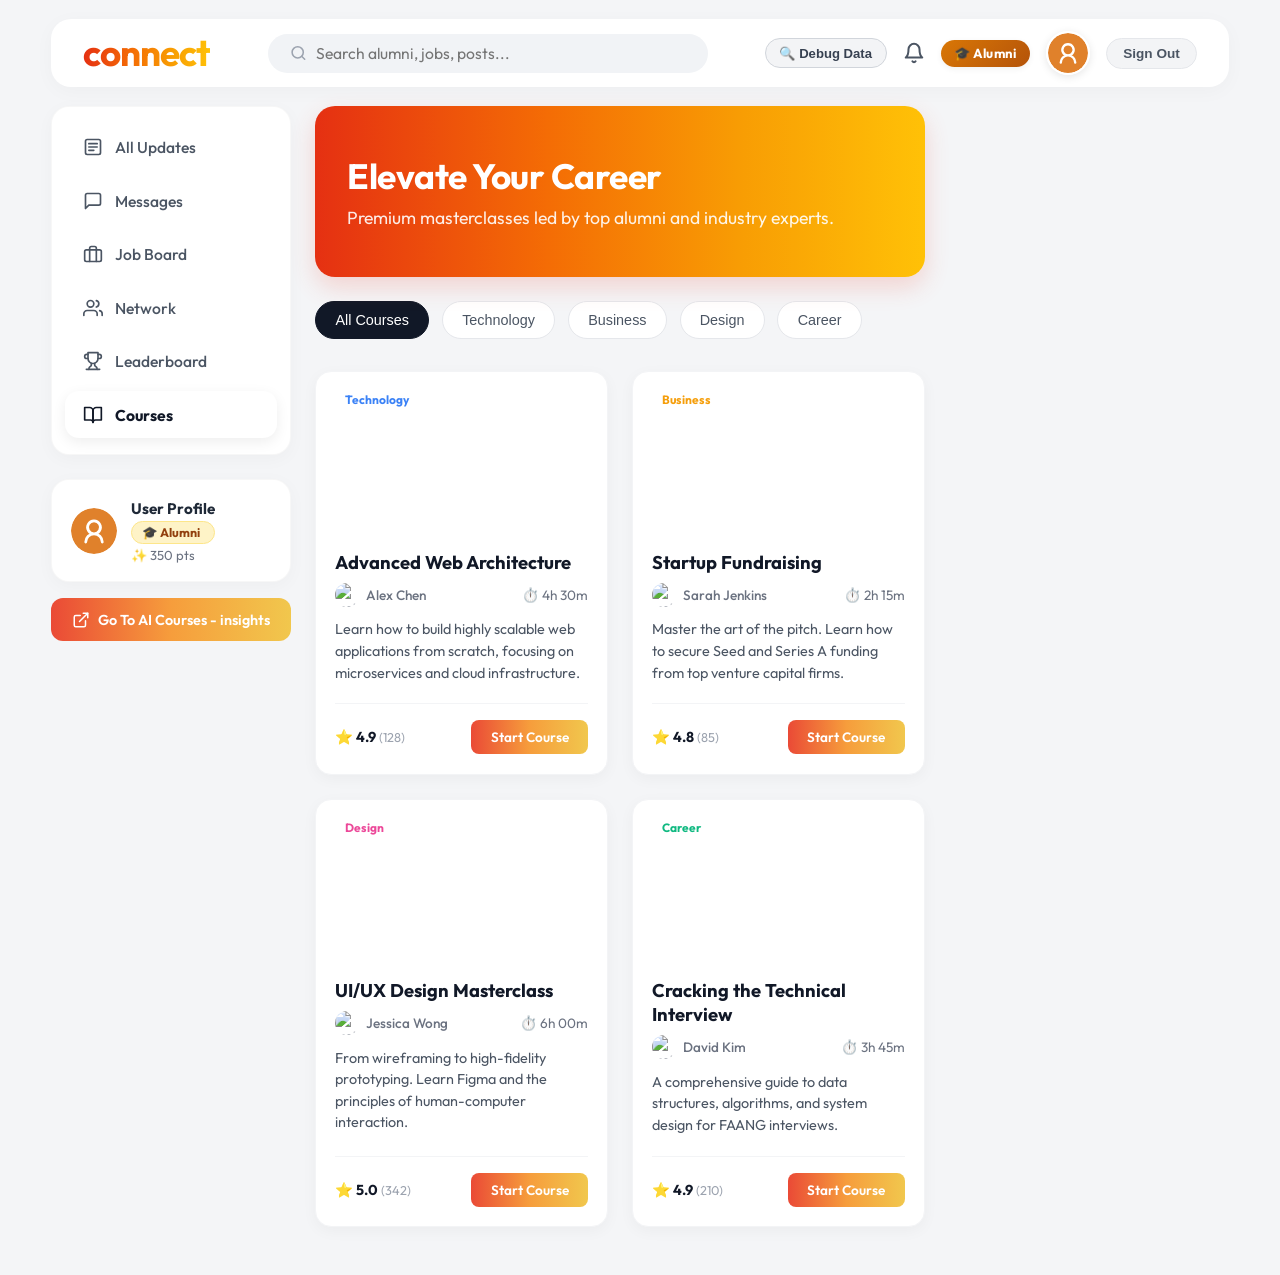
==== courses.html @ 05152d34 "commit21" ====
<!DOCTYPE html>
<html lang="en">
<head>
  <meta charset="UTF-8">
  <meta name="viewport" content="width=device-width, initial-scale=1.0">
  <title>Courses - Connect</title>
  <meta name="description" content="Connect Courses - Upskill and learn new skills.">
  <!-- Google Fonts: Outfit -->
  <link rel="preconnect" href="https://fonts.googleapis.com">
  <link rel="preconnect" href="https://fonts.gstatic.com" crossorigin>
  <link href="https://fonts.googleapis.com/css2?family=Outfit:wght@300;400;500;600;700&display=swap" rel="stylesheet">
  <link rel="stylesheet" href="style.css">
  <link rel="icon" type="image/png" href="favicon.png">
</head>
<body class="dashboard-body">

  <!-- Diagnostic Panel Banner -->
  <div id="diagnostic-panel" class="diagnostic-panel hidden">
    <div class="diagnostic-header">
      <h4>🔍 Firebase Diagnostic & Live Data Inspector</h4>
      <button id="close-diag-btn" class="close-diag-btn">&times;</button>
    </div>
    <div class="diagnostic-body">
      <div id="diag-auth-info"><strong>Auth User UID:</strong> Checking auth state...</div>
      <div id="diag-user-doc"><strong>Firestore User Doc:</strong> Checking users collection...</div>
      <div id="diag-posts-info"><strong>Posts Status:</strong> Checking posts collection...</div>
      <div id="diag-error-box" class="diag-error hidden"></div>
    </div>
  </div>

  <!-- Top Header Navigation Bar -->
  <header class="dashboard-header">
    <!-- Exact Logo Matching Image 2 -->
    <a href="index.html" class="dashboard-logo" aria-label="Connect Home">
      connect
    </a>

    <!-- Center Search Bar -->
    <div class="search-bar-wrapper">
      <svg class="search-icon" xmlns="http://www.w3.org/2000/svg" width="18" height="18" viewBox="0 0 24 24" fill="none" stroke="#9ca3af" stroke-width="2.2" stroke-linecap="round" stroke-linejoin="round">
        <circle cx="11" cy="11" r="8"></circle>
        <line x1="21" y1="21" x2="16.65" y2="16.65"></line>
      </svg>
      <input type="text" placeholder="Search alumni, jobs, posts..." class="search-input" aria-label="Search" />
    </div>

    <!-- Right Profile User Header -->
    <div class="header-right-user">
      <button id="toggle-diag-btn" class="diag-toggle-btn" type="button" style="cursor: pointer; z-index: 100;">🔍 Debug Data</button>
      
      <!-- Notification Toggle Bell Button -->
      <button id="notification-bell-btn" class="icon-nav-btn" title="Enable Push Notifications" type="button" style="cursor: pointer; border: none; background: none; color: #4b5563; display: flex; align-items: center; justify-content: center;">
        <svg xmlns="http://www.w3.org/2000/svg" width="22" height="22" viewBox="0 0 24 24" fill="none" stroke="currentColor" stroke-width="2.2" stroke-linecap="round" stroke-linejoin="round">
          <path d="M18 8A6 6 0 0 0 6 8c0 7-3 9-3 9h18s-3-2-3-9"></path>
          <path d="M13.73 21a2 2 0 0 1-3.46 0"></path>
        </svg>
      </button>
      
      <!-- Current Logged In Role Badge -->
      <span id="header-user-role-badge" class="user-role-pill alumni-pill">🎓 Alumni</span>

      <a href="profile.html" title="View Profile">
        <img id="header-user-avatar" src="data:image/svg+xml;utf8,<svg xmlns='http://www.w3.org/2000/svg' width='100' height='100' viewBox='0 0 100 100'><circle cx='50' cy='50' r='50' fill='%23e0812b'/><path d='M50 28 a 14 14 0 1 0 0.001 0 M32 74 a 18 18 0 0 1 36 0' stroke='%23ffffff' stroke-width='6' fill='none' stroke-linecap='round'/></svg>" alt="Profile Photo" class="header-profile-photo" style="cursor: pointer;" />
      </a>
      <button id="signout-btn" class="signout-btn" title="Sign Out">Sign Out</button>
    </div>
  </header>

  <!-- Dashboard Main Layout Container -->
  <main class="dashboard-container">
    
    <!-- LEFT SIDEBAR -->
    <aside class="left-sidebar">
      <!-- Navigation Menu Card -->
      <nav class="sidebar-card nav-card">
        <a href="dashboard.html" id="filter-all-btn" class="nav-item">
          <svg xmlns="http://www.w3.org/2000/svg" width="20" height="20" viewBox="0 0 24 24" fill="none" stroke="currentColor" stroke-width="2" stroke-linecap="round" stroke-linejoin="round">
            <rect x="3" y="3" width="18" height="18" rx="2" ry="2"></rect>
            <line x1="7" y1="8" x2="17" y2="8"></line>
            <line x1="7" y1="12" x2="17" y2="12"></line>
            <line x1="7" y1="16" x2="13" y2="16"></line>
          </svg>
          <span>All Updates</span>
        </a>

        <a href="messages.html" id="nav-messages-btn" class="nav-item">
          <svg xmlns="http://www.w3.org/2000/svg" width="20" height="20" viewBox="0 0 24 24" fill="none" stroke="currentColor" stroke-width="2" stroke-linecap="round" stroke-linejoin="round">
            <path d="M21 15a2 2 0 0 1-2 2H7l-4 4V5a2 2 0 0 1 2-2h14a2 2 0 0 1 2 2z"></path>
          </svg>
          <span>Messages</span>
        </a>

        <a href="jobs.html" id="nav-jobs-btn" class="nav-item">
          <svg xmlns="http://www.w3.org/2000/svg" width="20" height="20" viewBox="0 0 24 24" fill="none" stroke="currentColor" stroke-width="2" stroke-linecap="round" stroke-linejoin="round">
            <rect x="2" y="7" width="20" height="14" rx="2" ry="2"></rect>
            <path d="M16 21V5a2 2 0 0 0-2-2h-4a2 2 0 0 0-2 2v16"></path>
          </svg>
          <span>Job Board</span>
        </a>

        <a href="network.html" id="nav-network-btn" class="nav-item">
          <svg xmlns="http://www.w3.org/2000/svg" width="20" height="20" viewBox="0 0 24 24" fill="none" stroke="currentColor" stroke-width="2" stroke-linecap="round" stroke-linejoin="round">
            <path d="M17 21v-2a4 4 0 0 0-4-4H5a4 4 0 0 0-4 4v2"></path>
            <circle cx="9" cy="7" r="4"></circle>
            <path d="M23 21v-2a4 4 0 0 0-3-3.87"></path>
            <path d="M16 3.13a4 4 0 0 1 0 7.75"></path>
          </svg>
          <span>Network</span>
        </a>

        <a href="leaderboard.html" class="nav-item">
          <svg xmlns="http://www.w3.org/2000/svg" width="20" height="20" viewBox="0 0 24 24" fill="none" stroke="currentColor" stroke-width="2" stroke-linecap="round" stroke-linejoin="round">
            <path d="M6 9H4.5a2.5 2.5 0 0 1 0-5H6"></path>
            <path d="M18 9h1.5a2.5 2.5 0 0 0 0-5H18"></path>
            <path d="M4 22h16"></path>
            <path d="M10 14.66V17c0 .55-.47.98-.97 1.21C7.85 18.75 7 20.24 7 22"></path>
            <path d="M14 14.66V17c0 .55.47.98.97 1.21C16.15 18.75 17 20.24 17 22"></path>
            <path d="M18 2H6v7a6 6 0 0 0 12 0V2z"></path>
          </svg>
          <span>Leaderboard</span>
        </a>

        <a href="courses.html" class="nav-item active">
          <svg xmlns="http://www.w3.org/2000/svg" width="20" height="20" viewBox="0 0 24 24" fill="none" stroke="currentColor" stroke-width="2" stroke-linecap="round" stroke-linejoin="round">
            <path d="M2 3h6a4 4 0 0 1 4 4v14a3 3 0 0 0-3-3H2z"></path>
            <path d="M22 3h-6a4 4 0 0 0-4 4v14a3 3 0 0 1 3-3h7z"></path>
          </svg>
          <span>Courses</span>
        </a>

      </nav>

      <!-- Logged In User Profile Widget -->
      <div class="sidebar-card student-profile-widget">
        <img id="widget-avatar-img" src="data:image/svg+xml;utf8,<svg xmlns='http://www.w3.org/2000/svg' width='100' height='100' viewBox='0 0 100 100'><circle cx='50' cy='50' r='50' fill='%23e0812b'/><path d='M50 28 a 14 14 0 1 0 0.001 0 M32 74 a 18 18 0 0 1 36 0' stroke='%23ffffff' stroke-width='6' fill='none' stroke-linecap='round'/></svg>" alt="Profile Photo" class="widget-avatar" />
        <div class="widget-info">
          <div class="widget-name-row">
            <span id="widget-name-txt" class="widget-name">User Profile</span>
          </div>
          <span id="widget-role-txt" class="sidebar-role-badge alumni-badge">🎓 Alumni</span>
          <span id="widget-points-txt" class="widget-points">✨ 350 pts</span>
        </div>
      </div>

      <a href="https://insights-ai.info/AICourses" target="_blank" class="sidebar-external-btn" style="margin-top: 1rem; display: flex; align-items: center; justify-content: center; gap: 0.5rem; background: var(--gradient-btn); color: white; text-decoration: none; padding: 0.8rem; border-radius: 12px; font-weight: 600; font-size: 0.9rem; transition: opacity 0.2s ease;">
        <svg xmlns="http://www.w3.org/2000/svg" width="18" height="18" viewBox="0 0 24 24" fill="none" stroke="currentColor" stroke-width="2" stroke-linecap="round" stroke-linejoin="round">
          <path d="M18 13v6a2 2 0 0 1-2 2H5a2 2 0 0 1-2-2V8a2 2 0 0 1 2-2h6"></path>
          <polyline points="15 3 21 3 21 9"></polyline>
          <line x1="10" y1="14" x2="21" y2="3"></line>
        </svg>
        <span>Go To AI Courses - insights</span>
      </a>
    </aside>

    <!-- CENTER COURSES COLUMN -->
    <!-- CENTER COURSES COLUMN -->
    <section class="courses-main-column">
      
      <!-- Courses Hero Banner -->
      <div class="courses-hero">
        <div class="courses-hero-content">
          <h2 class="courses-hero-title">Elevate Your Career</h2>
          <p class="courses-hero-subtitle">Premium masterclasses led by top alumni and industry experts.</p>
        </div>
      </div>

      <!-- Courses Filters -->
      <div class="courses-filter-bar">
        <button class="course-filter-btn active">All Courses</button>
        <button class="course-filter-btn">Technology</button>
        <button class="course-filter-btn">Business</button>
        <button class="course-filter-btn">Design</button>
        <button class="course-filter-btn">Career</button>
      </div>

      <!-- Courses Grid -->
      <div class="courses-grid">
        
        <!-- Course Card 1 -->
        <article class="course-card">
          <div class="course-card-image" style="background-image: url('https://images.unsplash.com/photo-1555066931-4365d14bab8c?auto=format&fit=crop&w=800&q=80');">
            <div class="course-badge">Technology</div>
          </div>
          <div class="course-card-body">
            <h3 class="course-title">Advanced Web Architecture</h3>
            <div class="course-meta">
              <span class="course-instructor">
                <img src="https://images.unsplash.com/photo-1531427186611-ecfd6d936c79?auto=format&fit=crop&w=100&q=80" alt="Instructor" class="instructor-avatar">
                Alex Chen
              </span>
              <span class="course-duration">⏱️ 4h 30m</span>
            </div>
            <p class="course-desc">Learn how to build highly scalable web applications from scratch, focusing on microservices and cloud infrastructure.</p>
            <div class="course-footer">
              <div class="course-rating">⭐ 4.9 <span class="rating-count">(128)</span></div>
              <a href="https://insights-ai.info/AICourses" target="_blank" class="btn-start-course" style="text-decoration: none; text-align: center;">Start Course</a>
            </div>
          </div>
        </article>

        <!-- Course Card 2 -->
        <article class="course-card">
          <div class="course-card-image" style="background-image: url('https://images.unsplash.com/photo-1542744173-8e7e53415bb0?auto=format&fit=crop&w=800&q=80');">
            <div class="course-badge business-badge">Business</div>
          </div>
          <div class="course-card-body">
            <h3 class="course-title">Startup Fundraising</h3>
            <div class="course-meta">
              <span class="course-instructor">
                <img src="https://images.unsplash.com/photo-1573496359142-b8d87734a5a2?auto=format&fit=crop&w=100&q=80" alt="Instructor" class="instructor-avatar">
                Sarah Jenkins
              </span>
              <span class="course-duration">⏱️ 2h 15m</span>
            </div>
            <p class="course-desc">Master the art of the pitch. Learn how to secure Seed and Series A funding from top venture capital firms.</p>
            <div class="course-footer">
              <div class="course-rating">⭐ 4.8 <span class="rating-count">(85)</span></div>
              <a href="https://insights-ai.info/AICourses" target="_blank" class="btn-start-course" style="text-decoration: none; text-align: center;">Start Course</a>
            </div>
          </div>
        </article>
        
        <!-- Course Card 3 -->
        <article class="course-card">
          <div class="course-card-image" style="background-image: url('https://images.unsplash.com/photo-1561070791-2526d30994b5?auto=format&fit=crop&w=800&q=80');">
            <div class="course-badge design-badge">Design</div>
          </div>
          <div class="course-card-body">
            <h3 class="course-title">UI/UX Design Masterclass</h3>
            <div class="course-meta">
              <span class="course-instructor">
                <img src="https://images.unsplash.com/photo-1494790108377-be9c29b29330?auto=format&fit=crop&w=100&q=80" alt="Instructor" class="instructor-avatar">
                Jessica Wong
              </span>
              <span class="course-duration">⏱️ 6h 00m</span>
            </div>
            <p class="course-desc">From wireframing to high-fidelity prototyping. Learn Figma and the principles of human-computer interaction.</p>
            <div class="course-footer">
              <div class="course-rating">⭐ 5.0 <span class="rating-count">(342)</span></div>
              <a href="https://insights-ai.info/AICourses" target="_blank" class="btn-start-course" style="text-decoration: none; text-align: center;">Start Course</a>
            </div>
          </div>
        </article>

        <!-- Course Card 4 -->
        <article class="course-card">
          <div class="course-card-image" style="background-image: url('https://images.unsplash.com/photo-1522071820081-009f0129c71c?auto=format&fit=crop&w=800&q=80');">
            <div class="course-badge career-badge">Career</div>
          </div>
          <div class="course-card-body">
            <h3 class="course-title">Cracking the Technical Interview</h3>
            <div class="course-meta">
              <span class="course-instructor">
                <img src="https://images.unsplash.com/photo-1500648767791-00dcc994a43e?auto=format&fit=crop&w=100&q=80" alt="Instructor" class="instructor-avatar">
                David Kim
              </span>
              <span class="course-duration">⏱️ 3h 45m</span>
            </div>
            <p class="course-desc">A comprehensive guide to data structures, algorithms, and system design for FAANG interviews.</p>
            <div class="course-footer">
              <div class="course-rating">⭐ 4.9 <span class="rating-count">(210)</span></div>
              <a href="https://insights-ai.info/AICourses" target="_blank" class="btn-start-course" style="text-decoration: none; text-align: center;">Start Course</a>
            </div>
          </div>
        </article>

      </div>
    </section>

  </main>

  <!-- Global Instant Toggle Script for Debug Panel -->
  <script>
    document.addEventListener('DOMContentLoaded', () => {
      const toggleBtn = document.getElementById('toggle-diag-btn');
      const closeBtn = document.getElementById('close-diag-btn');
      const panel = document.getElementById('diagnostic-panel');

      function togglePanel() {
        if (!panel) return;
        if (panel.classList.contains('hidden')) {
          panel.classList.remove('hidden');
          panel.style.display = 'block';
        } else {
          panel.classList.add('hidden');
          panel.style.display = 'none';
        }
      }

      if (toggleBtn) toggleBtn.addEventListener('click', togglePanel);
      if (closeBtn) closeBtn.addEventListener('click', () => {
        panel.classList.add('hidden');
        panel.style.display = 'none';
      });
    });
  </script>

  <!-- Dynamic Firebase Integration Module -->
  <script type="module">
    import { 
      auth, 
      db, 
      messaging,
      getToken,
      onMessage,
      onAuthStateChanged, 
      signOut, 
      doc, 
      getDoc, 
      collection, 
      addDoc, 
      onSnapshot, 
      updateDoc, 
      arrayUnion, 
      arrayRemove, 
      serverTimestamp 
    } from './firebase-config.js';

    // SVG Profile Silhouette (NO stock photos)
    const defaultProfilePhoto = "data:image/svg+xml;utf8,<svg xmlns='http://www.w3.org/2000/svg' width='100' height='100' viewBox='0 0 100 100'><circle cx='50' cy='50' r='50' fill='%23e0812b'/><path d='M50 28 a 14 14 0 1 0 0.001 0 M32 74 a 18 18 0 0 1 36 0' stroke='%23ffffff' stroke-width='6' fill='none' stroke-linecap='round'/></svg>";
    let currentUserDoc = null;
    let authUser = null;
    let currentBase64Image = null;
    let activeRoleFilter = 'All';

    // Global Maps
    const globalUserProfilePhotos = {};
    const globalUserNames = {};
    const globalUserRoles = {};

    // Format URLs & Prepend Base64 Headers
    function formatImageSrc(src) {
      if (!src || typeof src !== 'string') return '';
      src = src.trim();
      if (src === '') return '';

      if (src.startsWith('http://') || src.startsWith('https://') || src.startsWith('data:image/')) {
        return src;
      }
      if (src.startsWith('/9j/') || src.startsWith('iVBOR') || src.startsWith('R0lGOD') || (src.length > 80 && !src.includes('://'))) {
        return `data:image/jpeg;base64,${src}`;
      }
      if (src.startsWith('gs://')) {
        const parts = src.replace('gs://', '').split('/');
        const bucket = parts.shift();
        const filePath = parts.join('/');
        return `https://firebasestorage.googleapis.com/v0/b/${bucket}/o/${encodeURIComponent(filePath)}?alt=media`;
      }
      if (!src.includes('://') && (src.includes('/') || src.includes('.'))) {
        return `https://firebasestorage.googleapis.com/v0/b/connect-firebase2005.firebasestorage.app/o/${encodeURIComponent(src)}?alt=media`;
      }
      return src;
    }

    // Universal Profile Photo Detector
    function findProfilePhoto(data, user) {
      if (data && typeof data === 'object') {
        const photoKeys = [
          'authorPhotoBase64', 'userPhotoBase64', 'profilePhotoBase64', 'photoBase64',
          'photoURL', 'photo_url', 'profilePic', 'profile_pic', 'profileImage', 
          'profile_image', 'avatar', 'avatarUrl', 'avatar_url', 'photo', 'image', 
          'userImage', 'user_image', 'userAvatar', 'user_photo'
        ];
        for (const key of photoKeys) {
          const val = data[key];
          if (typeof val === 'string' && val.trim().length > 0) {
            return formatImageSrc(val);
          }
        }
      }
      if (user && user.photoURL && user.photoURL.trim().length > 0) {
        return formatImageSrc(user.photoURL);
      }
      return defaultProfilePhoto;
    }

    // Universal User Name Detector
    function findUserName(data, user) {
      if (data && typeof data === 'object') {
        const nameKeys = ['authorName', 'name', 'displayName', 'display_name', 'fullName', 'full_name', 'userName', 'user_name', 'username', 'studentName', 'alumniName'];
        for (const key of nameKeys) {
          const val = data[key];
          if (typeof val === 'string' && val.trim().length > 0) {
            return val;
          }
        }
      }
      if (user && user.displayName && user.displayName.trim().length > 0) {
        return user.displayName;
      }
      return 'User Profile';
    }

    // Universal User Role Detector
    function findUserRole(data, user) {
      if (data && typeof data === 'object') {
        const role = data.role || data.authorRole || data.userRole;
        if (role && typeof role === 'string' && role.trim().length > 0) {
          const rLower = role.toLowerCase();
          if (rLower.includes('alumni')) return 'Alumni';
          if (rLower.includes('student')) return 'Student';
          return role;
        }
      }
      return 'Student';
    }

    // Universal Post Text Extractor
    function getPostText(post) {
      if (!post) return '';
      return post.content || post.text || post.description || post.caption || post.message || post.body || post.postText || post.post_content || '';
    }

    // Mobile App Post Image Detector
    function findPostImage(post) {
      if (!post || typeof post !== 'object') return '';

      const keys = [
        'postPhotoBase64', 'postFileBase64', 'imageUrl', 'image_url', 'postImage', 
        'post_image', 'image', 'photo', 'photoUrl', 'photo_url', 'mediaUrl', 
        'media_url', 'media', 'picture', 'pictureUrl', 'fileUrl', 'url', 'attachment', 
        'img', 'link', 'downloadUrl', 'src'
      ];

      for (const k of keys) {
        const val = post[k];
        if (typeof val === 'string' && val.trim().length > 0) {
          return formatImageSrc(val);
        }
        if (Array.isArray(val) && val.length > 0) {
          const first = val[0];
          if (typeof first === 'string' && first.trim().length > 0) return formatImageSrc(first);
          if (typeof first === 'object' && first !== null) {
            const nested = first.url || first.downloadUrl || first.link || first.path || first.src || first.base64;
            if (nested) return formatImageSrc(nested);
          }
        }
        if (typeof val === 'object' && val !== null) {
          const nested = val.url || val.downloadUrl || val.link || val.path || val.src || val.base64;
          if (nested) return formatImageSrc(nested);
        }
      }
      return '';
    }

    function getPostAuthorName(post) {
      const directName = post.authorName || post.username || post.name || post.user_name || post.userName;
      if (directName && directName.trim().length > 0) return directName;
      const uid = post.uid || post.authorUid;
      if (uid && globalUserNames[uid]) return globalUserNames[uid];
      return 'Member';
    }

    function getPostAuthorPhoto(post) {
      const uid = post.uid || post.authorUid;
      const photo = post.authorPhotoBase64 || post.userPhotoBase64 || post.profilePhotoBase64 || post.authorAvatar || post.profilePic || post.userImage || post.photoURL || post.photo || post.avatar;
      
      if (photo && typeof photo === 'string' && photo.trim() !== '') {
        const formatted = formatImageSrc(photo);
        if (uid && formatted !== defaultProfilePhoto) {
          globalUserProfilePhotos[uid] = formatted;
        }
        return formatted;
      }
      if (uid && globalUserProfilePhotos[uid]) {
        return globalUserProfilePhotos[uid];
      }
      return defaultProfilePhoto;
    }

    function getPostAuthorRole(post) {
      const role = post.authorRole || post.role || post.userRole;
      if (role && typeof role === 'string' && role.trim().length > 0) {
        return role;
      }
      const uid = post.uid || post.authorUid;
      if (uid && globalUserRoles[uid]) return globalUserRoles[uid];
      return 'Student';
    }

    function getTimestampMs(ts) {
      if (!ts) return 0;
      if (typeof ts === 'number') return ts;
      if (ts.seconds) return ts.seconds * 1000;
      if (typeof ts === 'string') return new Date(ts).getTime() || 0;
      if (ts instanceof Date) return ts.getTime();
      return 0;
    }

    document.addEventListener('DOMContentLoaded', () => {
      const headerPhoto = document.getElementById('header-user-avatar');
      const widgetPhoto = document.getElementById('widget-avatar-img');
      const widgetName = document.getElementById('widget-name-txt');
      const widgetRoleTxt = document.getElementById('widget-role-txt');
      const widgetPoints = document.getElementById('widget-points-txt');
      const headerRoleBadge = document.getElementById('header-user-role-badge');
      const createPostRoleBadge = document.getElementById('create-post-role-badge');
      const postInput = document.getElementById('post-input');
      const signoutBtn = document.getElementById('signout-btn');
      const postsWrapper = document.getElementById('feed-posts-wrapper');
      const leaderboardContainer = document.getElementById('leaderboard-list-container');
      const publishBtn = document.getElementById('publish-post-btn');

      // Navigation Buttons
      const filterAllBtn = document.getElementById('filter-all-btn');
      const navMessagesBtn = document.getElementById('nav-messages-btn');
      const navJobsBtn = document.getElementById('nav-jobs-btn');
      const navNetworkBtn = document.getElementById('nav-network-btn');

      // Diagnostic Elements
      const diagAuthInfo = document.getElementById('diag-auth-info');
      const diagUserDoc = document.getElementById('diag-user-doc');
      const diagPostsInfo = document.getElementById('diag-posts-info');
      const diagErrorBox = document.getElementById('diag-error-box');

      // Attachment Elements
      const attachPhotoBtn = document.getElementById('attach-photo-btn');
      const fileInput = document.getElementById('post-image-file');
      const previewContainer = document.getElementById('image-preview-container');
      const previewImg = document.getElementById('preview-img-element');
      const removeImageBtn = document.getElementById('remove-image-btn');

      if (attachPhotoBtn) attachPhotoBtn.addEventListener('click', () => fileInput.click());
      
      if (fileInput) fileInput.addEventListener('change', (e) => {
        const file = e.target.files[0];
        if (!file) return;

        const reader = new FileReader();
        reader.onload = (evt) => {
          const img = new Image();
          img.src = evt.target.result;
          img.onload = () => {
            const canvas = document.createElement('canvas');
            let width = img.width;
            let height = img.height;
            const MAX_DIM = 800; // slightly higher quality for posts
            
            if (width > height && width > MAX_DIM) {
              height *= MAX_DIM / width;
              width = MAX_DIM;
            } else if (height > MAX_DIM) {
              width *= MAX_DIM / height;
              height = MAX_DIM;
            }
            
            canvas.width = width;
            canvas.height = height;
            const ctx = canvas.getContext('2d');
            ctx.drawImage(img, 0, 0, width, height);
            
            const dataUrl = canvas.toDataURL('image/jpeg', 0.65);
            const rawBase64 = dataUrl.includes(',') ? dataUrl.split(',')[1] : dataUrl;
            
            currentBase64Image = rawBase64;
            previewImg.src = 'data:image/jpeg;base64,' + rawBase64;
            previewContainer.classList.remove('hidden');
          };
        };
        reader.readAsDataURL(file);
      });

      if (removeImageBtn) removeImageBtn.addEventListener('click', () => {
        currentBase64Image = null;
        fileInput.value = '';
        previewImg.src = '';
        previewContainer.classList.add('hidden');
      });

      // Navigation Handlers
      if (filterAllBtn) {
        filterAllBtn.addEventListener('click', (e) => {
          e.preventDefault();
          setFilter('All', filterAllBtn);
        });
      }
      if (navMessagesBtn) {
        navMessagesBtn.addEventListener('click', (e) => {
          e.preventDefault();
          window.location.href = 'messages.html';
        });
      }
      if (navJobsBtn) {
        navJobsBtn.addEventListener('click', (e) => {
          e.preventDefault();
          window.location.href = 'jobs.html';
        });
      }
      if (navNetworkBtn) {
        navNetworkBtn.addEventListener('click', (e) => {
          e.preventDefault();
          window.location.href = 'network.html';
        });
      }

      function setFilter(filterType, btnEl) {
        activeRoleFilter = filterType;
        [filterAllBtn, navMessagesBtn, navJobsBtn, navNetworkBtn].forEach(b => b && b.classList.remove('active'));
        if (btnEl) btnEl.classList.add('active');
        initLiveFeed();
      }

      // Update UI for Role Badges
      function updateUserRoleUI(role) {
        const isAlumni = (role || '').toLowerCase().includes('alumni');
        const roleLabel = isAlumni ? '🎓 Alumni' : '📚 Student';
        const pillClass = isAlumni ? 'user-role-pill alumni-pill' : 'user-role-pill student-pill';
        const badgeClass = isAlumni ? 'sidebar-role-badge alumni-badge' : 'sidebar-role-badge student-badge';

        if (headerRoleBadge) {
          headerRoleBadge.textContent = roleLabel;
          headerRoleBadge.className = pillClass;
        }
        if (createPostRoleBadge) {
          createPostRoleBadge.textContent = roleLabel;
          createPostRoleBadge.className = pillClass;
        }
        if (widgetRoleTxt) {
          widgetRoleTxt.textContent = roleLabel;
          widgetRoleTxt.className = badgeClass;
        }
        if (postInput) {
          postInput.placeholder = isAlumni 
            ? "Share a career update, job referral, or mentorship tip..."
            : "Ask a question to alumni, share a project update, or request guidance...";
        }
      }

      // 1. Auth Guard - Listen for logged in user
      onAuthStateChanged(auth, async (user) => {
        if (!user) {
          window.location.href = 'login.html';
          return;
        }

        authUser = user;
        diagAuthInfo.innerHTML = `<strong>Auth User UID:</strong> ${user.uid} (${user.email || 'No Email'})`;

        // Fetch User profile document — checks users, students, alumni collections
        try {
          const collectionsToCheck = ['users', 'students', 'alumni'];
          for (const colName of collectionsToCheck) {
            const snap = await getDoc(doc(db, colName, user.uid));
            if (snap.exists()) {
              currentUserDoc = snap.data();
              diagUserDoc.innerHTML = `<strong>Firestore User Doc (${colName}/${user.uid}):</strong> <pre>${JSON.stringify(currentUserDoc, null, 2)}</pre>`;
              break;
            }
          }
          if (!currentUserDoc) {
            diagUserDoc.innerHTML = `<strong>Firestore User Doc:</strong> Not found in users/students/alumni. Using Auth profile.`;
          }
        } catch (err) {
          console.error('Error fetching user profile:', err);
          diagErrorBox.innerHTML = `⚠️ <strong>Firestore Security Rule Notice:</strong><br>Failed to read user profile (${err.message}).`;
          diagErrorBox.classList.remove('hidden');
          currentUserDoc = null;
        }

        const name = findUserName(currentUserDoc, user);
        const photo = findProfilePhoto(currentUserDoc, user);
        const role = findUserRole(currentUserDoc, user);
        const points = currentUserDoc?.points || (role === 'Alumni' ? 500 : 350);

        if (photo && photo !== defaultProfilePhoto) globalUserProfilePhotos[user.uid] = photo;
        if (name && name !== 'User Profile') globalUserNames[user.uid] = name;
        if (role) globalUserRoles[user.uid] = role;

        widgetName.textContent = name;
        widgetPoints.textContent = `✨ ${points} pts`;
        headerPhoto.src = photo;
        widgetPhoto.src = photo;

        updateUserRoleUI(role);

        // Initialize Feed & Leaderboard (if elements exist)
        if (typeof initLiveFeed === 'function') initLiveFeed();
        if (typeof initLiveLeaderboard === 'function') initLiveLeaderboard();
      });

      // Sign Out Action
      signoutBtn.addEventListener('click', async () => {
        await signOut(auth);
        window.location.href = 'login.html';
      });

      // 2. Publish New Post to Firestore
      if (publishBtn) publishBtn.addEventListener('click', async () => {
        const text = postInput.value.trim();
        if ((!text && !currentBase64Image) || !authUser) return;

        publishBtn.disabled = true;
        publishBtn.textContent = 'Posting...';

        const authorName = findUserName(currentUserDoc, authUser);
        const authorPhoto = findProfilePhoto(currentUserDoc, authUser);
        const authorRole = findUserRole(currentUserDoc, authUser);

        try {
          const newPostData = {
            uid: authUser.uid,
            authorUid: authUser.uid,
            authorName: authorName,
            authorPhotoBase64: authorPhoto !== defaultProfilePhoto ? authorPhoto : (globalUserProfilePhotos[authUser.uid] || ''),
            authorRole: authorRole,
            role: authorRole,
            content: text,
            text: text,
            postPhotoBase64: currentBase64Image || '',
            imageUrl: '',
            image_url: '',
            likes: [],
            timestamp: Date.now(),
            createdAt: serverTimestamp()
          };

          await addDoc(collection(db, 'posts'), newPostData);

          postInput.value = '';
          removeImageBtn.click();
        } catch (err) {
          console.error('Failed to publish post:', err);
          alert(`Could not publish post: ${err.message}`);
        } finally {
          publishBtn.disabled = false;
          publishBtn.textContent = 'Post Update';
        }
      });

      // 3. Real-Time Live Feed Listener
      function initLiveFeed() {
        if (!postsWrapper) return;
        const collectionsToTry = ['posts', 'feed', 'user_posts', 'updates', 'timeline', 'community_posts'];
        let currentIdx = 0;

        function tryNextCollection() {
          if (currentIdx >= collectionsToTry.length) {
            if (diagPostsInfo) diagPostsInfo.innerHTML = `<strong>Posts Status:</strong> Checked [${collectionsToTry.join(', ')}]. No posts found or permission denied.`;
            postsWrapper.innerHTML = `
              <div class="empty-feed-card">
                <p>No posts found in database.</p>
                <span>Share your first update above to get started!</span>
              </div>
            `;
            return;
          }

          const colName = collectionsToTry[currentIdx];
          currentIdx++;

          onSnapshot(collection(db, colName), (snapshot) => {
            if (snapshot.empty) {
              tryNextCollection();
              return;
            }
            const sampleDocs = [];
            snapshot.forEach(d => sampleDocs.push({ id: d.id, data: d.data() }));
            diagPostsInfo.innerHTML = `<strong>Posts Status:</strong> Loaded ${snapshot.size} document(s) from collection '<strong>${colName}</strong>'. Raw Data Preview: <pre>${JSON.stringify(sampleDocs.slice(0, 3), null, 2)}</pre>`;
            renderPostsFromSnapshot(snapshot);
          }, (err) => {
            console.warn(`Query for collection '${colName}' error:`, err);
            tryNextCollection();
          });
        }

        tryNextCollection();
      }

      function renderPostsFromSnapshot(snapshot) {
        postsWrapper.innerHTML = '';

        let postsArray = [];
        snapshot.forEach(docSnap => {
          const postData = docSnap.data();
          postsArray.push({
            id: docSnap.id,
            data: postData
          });

          // Pre-populate global maps
          const uid = postData.uid || postData.authorUid;
          if (uid) {
            const photo = findProfilePhoto(postData, null);
            const name = findUserName(postData, null);
            const role = findUserRole(postData, null);
            if (photo && photo !== defaultProfilePhoto) globalUserProfilePhotos[uid] = photo;
            if (name && name !== 'User Profile' && name !== 'Member') globalUserNames[uid] = name;
            if (role) globalUserRoles[uid] = role;
          }
        });

        // Update current user UI if data discovered
        if (authUser && globalUserProfilePhotos[authUser.uid]) {
          const photo = globalUserProfilePhotos[authUser.uid];
          headerPhoto.src = photo;
          widgetPhoto.src = photo;
        }
        if (authUser && globalUserNames[authUser.uid]) {
          widgetName.textContent = globalUserNames[authUser.uid];
        }
        if (authUser && globalUserRoles[authUser.uid]) {
          updateUserRoleUI(globalUserRoles[authUser.uid]);
        }

        // Apply Tab Filtering if active
        if (activeRoleFilter === 'Job Board') {
          postsArray = postsArray.filter(item => {
            const role = getPostAuthorRole(item.data);
            const text = getPostText(item.data).toLowerCase();
            return role.toLowerCase().includes('alumni') || 
                   text.includes('job') || 
                   text.includes('hiring') || 
                   text.includes('referral') || 
                   text.includes('opportunity') || 
                   text.includes('career');
          });
        } else if (activeRoleFilter === 'Messages') {
          postsArray = postsArray.filter(item => {
            const text = getPostText(item.data).toLowerCase();
            return text.length > 0;
          });
        }

        if (postsArray.length === 0) {
          postsWrapper.innerHTML = `
            <div class="empty-feed-card">
              <p>No ${escapeHtml(activeRoleFilter)} updates found.</p>
              <span>Switch tabs or post an update to start the discussion!</span>
            </div>
          `;
          return;
        }

        // Sort posts by timestamp descending in JS
        postsArray.sort((a, b) => {
          const tA = getTimestampMs(a.data.timestamp || a.data.createdAt || a.data.created_at || a.data.time);
          const tB = getTimestampMs(b.data.timestamp || b.data.createdAt || b.data.created_at || b.data.time);
          return tB - tA;
        });

        postsArray.forEach(item => {
          const post = item.data;
          const postId = item.id;

          const text = getPostText(post);
          const image = findPostImage(post);
          const authorName = getPostAuthorName(post);
          const authorPhoto = getPostAuthorPhoto(post);
          const authorRole = getPostAuthorRole(post);

          const isAlumni = authorRole.toLowerCase().includes('alumni');
          const roleBadgeHTML = isAlumni 
            ? `<span class="author-badge alumni-badge-tag">🎓 Alumni</span>`
            : `<span class="author-badge student-badge-tag">📚 Student</span>`;

          const likesArray = post.likes || [];
          const isLiked = Array.isArray(likesArray) && likesArray.includes(authUser?.uid);

          const rawTime = post.timestamp || post.createdAt || post.created_at || post.time;
          const timeStr = formatTimestamp(rawTime);

          const postCard = document.createElement('article');
          postCard.className = 'feed-card post-card';
          postCard.innerHTML = `
            <header class="post-header">
              <div class="post-author-info">
                <img src="${authorPhoto}" alt="${escapeHtml(authorName)}" class="author-avatar" onerror="this.src='${defaultProfilePhoto}';" />
                <div>
                  <div class="author-name-row">
                    <span class="author-name">${escapeHtml(authorName)}</span>
                    ${roleBadgeHTML}
                  </div>
                  <span class="post-time">${timeStr}</span>
                </div>
              </div>
              <button type="button" class="more-options-btn">•••</button>
            </header>

            <div class="post-content">
              ${text ? `<p class="post-text">${escapeHtml(text)}</p>` : ''}
              ${image ? `
                <div class="post-image-wrapper">
                  <img src="${image}" alt="Post Image" class="post-image" onerror="this.parentNode.style.display='none';" />
                </div>
              ` : ''}
            </div>

            <footer class="post-footer">
              <button type="button" class="footer-action-btn like-btn ${isLiked ? 'liked' : ''}" data-post-id="${postId}">
                <svg class="heart-icon" xmlns="http://www.w3.org/2000/svg" width="18" height="18" viewBox="0 0 24 24" fill="${isLiked ? '#ef4444' : 'none'}" stroke="${isLiked ? '#ef4444' : 'currentColor'}" stroke-width="2" stroke-linecap="round" stroke-linejoin="round">
                  <path d="M20.84 4.61a5.5 5.5 0 0 0-7.78 0L12 5.67l-1.06-1.06a5.5 5.5 0 0 0-7.78 7.78l1.06 1.06L12 21.23l7.78-7.78 1.06-1.06a5.5 5.5 0 0 0 0-7.78z"></path>
                </svg>
                <span>${Array.isArray(likesArray) && likesArray.length > 0 ? likesArray.length + ' Likes' : 'Like'}</span>
              </button>

              <button type="button" class="footer-action-btn comment-btn">
                <svg xmlns="http://www.w3.org/2000/svg" width="18" height="18" viewBox="0 0 24 24" fill="none" stroke="currentColor" stroke-width="2" stroke-linecap="round" stroke-linejoin="round">
                  <path d="M21 15a2 2 0 0 1-2 2H7l-4 4V5a2 2 0 0 1 2-2h14a2 2 0 0 1 2 2z"></path>
                </svg>
                <span>Comment</span>
              </button>

              <button type="button" class="footer-action-btn bookmark-btn">
                <svg xmlns="http://www.w3.org/2000/svg" width="18" height="18" viewBox="0 0 24 24" fill="none" stroke="currentColor" stroke-width="2" stroke-linecap="round" stroke-linejoin="round">
                  <path d="M19 21l-7-5-7 5V5a2 2 0 0 1 2-2h10a2 2 0 0 1 2 2z"></path>
                </svg>
                <span>Bookmark</span>
              </button>
            </footer>
          `;

          // Like Toggle Listener
          const likeBtn = postCard.querySelector('.like-btn');
          likeBtn.addEventListener('click', async () => {
            if (!authUser) return;
            const postRef = doc(db, 'posts', postId);
            try {
              if (isLiked) {
                await updateDoc(postRef, { likes: arrayRemove(authUser.uid) });
              } else {
                await updateDoc(postRef, { likes: arrayUnion(authUser.uid) });
              }
            } catch (e) {
              console.log('Like toggle error:', e);
            }
          });

          postsWrapper.appendChild(postCard);
        });
      }

      // 4. Real-Time Live Leaderboard Listener
      function initLiveLeaderboard() {
        if (!leaderboardContainer) return;
        onSnapshot(collection(db, 'users'), (snapshot) => {
          if (snapshot.empty) {
            leaderboardContainer.innerHTML = '<li class="loading-state-txt">No active users yet.</li>';
            return;
          }

          const usersArray = [];
          snapshot.forEach(docSnap => {
            const data = docSnap.data();
            const uid = docSnap.id;
            usersArray.push(data);

            const photo = findProfilePhoto(data, null);
            const name = findUserName(data, null);
            const role = findUserRole(data, null);
            if (photo && photo !== defaultProfilePhoto) globalUserProfilePhotos[uid] = photo;
            if (name && name !== 'User Profile') globalUserNames[uid] = name;
            if (role) globalUserRoles[uid] = role;
          });

          usersArray.sort((a, b) => (b.points || 0) - (a.points || 0));

          leaderboardContainer.innerHTML = '';
          let rank = 1;

          usersArray.slice(0, 10).forEach(u => {
            const photo = findProfilePhoto(u, null);
            const name = findUserName(u, null);
            const role = findUserRole(u, null);
            const points = u.points || 0;

            const isAlumni = role.toLowerCase().includes('alumni');
            const badgeIcon = isAlumni ? '🎓' : '📚';

            const li = document.createElement('li');
            li.className = 'leaderboard-item';
            li.innerHTML = `
              <span class="rank-num">${rank++}</span>
              <img src="${photo}" alt="${escapeHtml(name)}" class="rank-avatar" onerror="this.src='${defaultProfilePhoto}';" />
              <div class="rank-details">
                <span class="rank-name">${escapeHtml(name)} ${badgeIcon}</span>
                <span class="rank-points">${points} pts • ${role}</span>
              </div>
            `;
            leaderboardContainer.appendChild(li);
          });
        }, (err) => {
          console.warn('Firestore Leaderboard Error:', err);
          leaderboardContainer.innerHTML = '<li class="loading-state-txt">Connect to Firebase to see rankings.</li>';
        });
      }

      // Helper Utilities
      function formatTimestamp(ts) {
        if (!ts) return 'Just now';
        if (typeof ts === 'number') {
          const date = new Date(ts);
          const seconds = Math.floor((new Date() - date) / 1000);
          if (seconds < 60) return 'Just now';
          if (seconds < 3600) return `${Math.floor(seconds / 60)}m ago`;
          if (seconds < 86400) return `${Math.floor(seconds / 3600)}h ago`;
          return `${Math.floor(seconds / 86400)}d ago`;
        }
        const date = ts.toDate ? ts.toDate() : new Date(ts);
        if (isNaN(date.getTime())) return 'Just now';

        const seconds = Math.floor((new Date() - date) / 1000);
        if (seconds < 60) return 'Just now';
        if (seconds < 3600) return `${Math.floor(seconds / 60)}m ago`;
        if (seconds < 86400) return `${Math.floor(seconds / 3600)}h ago`;
        return `${Math.floor(seconds / 86400)}d ago`;
      }

      function escapeHtml(str) {
        if (!str) return '';
        return String(str).replace(/[&<>"']/g, function(m) {
          return { '&': '&amp;', '<': '&lt;', '>': '&gt;', '"': '&quot;', "'": '&#039;' }[m];
        });
      }

      // FCM / Web Push Notifications Implementation
      const notificationBellBtn = document.getElementById('notification-bell-btn');

      // Register FCM service worker
      if ('serviceWorker' in navigator) {
        navigator.serviceWorker.register('./firebase-messaging-sw.js')
          .then((registration) => {
            console.log('FCM Service Worker registered with scope:', registration.scope);
          })
          .catch((err) => {
            console.error('FCM Service Worker registration failed:', err);
          });
      }

      async function setupNotifications() {
        if (!('Notification' in window)) {
          alert('This browser does not support push notifications.');
          return;
        }

        try {
          const permission = await Notification.requestPermission();
          if (permission === 'granted') {
            updateNotificationBellState(true);
            await getAndSaveFCMToken();
          } else {
            updateNotificationBellState(false);
            alert('Notification permissions were denied. Please enable them in browser settings.');
          }
        } catch (err) {
          console.error('Error requesting notification permission:', err);
        }
      }

      function updateNotificationBellState(enabled) {
        if (!notificationBellBtn) return;
        if (enabled) {
          notificationBellBtn.style.color = '#ea4a36'; // Active/brand red
          notificationBellBtn.title = 'Notifications Active';
        } else {
          notificationBellBtn.style.color = '#4b5563'; // Muted gray
          notificationBellBtn.title = 'Enable Push Notifications';
        }
      }

      async function getAndSaveFCMToken() {
        if (!messaging || !authUser) return;
        try {
          // Placeholder for VAPID Key. Web token request will fall back to default credentials on localhost
          // or fail gracefully if a custom public certificate key is required.
          const VAPID_KEY = 'YOUR_VAPID_PUBLIC_KEY';
          let token;
          if (VAPID_KEY === 'YOUR_VAPID_PUBLIC_KEY') {
            token = await getToken(messaging);
          } else {
            token = await getToken(messaging, { vapidKey: VAPID_KEY });
          }

          if (token) {
            console.log('FCM Token generated:', token);
            // Save/Update under the logged-in user Firestore document
            const userRef = doc(db, 'users', authUser.uid);
            await updateDoc(userRef, { fcmToken: token });
          }
        } catch (err) {
          console.warn('FCM registration token fetch notice:', err);
        }
      }

      if (notificationBellBtn) {
        notificationBellBtn.addEventListener('click', () => {
          window.location.href = 'notifications.html';
        });

        // Check if permission already exists
        if (Notification.permission === 'granted') {
          updateNotificationBellState(true);
          onAuthStateChanged(auth, (user) => {
            if (user) {
              getAndSaveFCMToken();
            }
          });
        }
      }

      // Foreground notification listener
      if (messaging) {
        onMessage(messaging, (payload) => {
          console.log('FCM Foreground Message received:', payload);
          showForegroundNotificationToast(payload);
        });
      }

      function showForegroundNotificationToast(payload) {
        const toast = document.createElement('div');
        toast.style.position = 'fixed';
        toast.style.bottom = '20px';
        toast.style.right = '20px';
        toast.style.background = '#ffffff';
        toast.style.color = '#1f2937';
        toast.style.padding = '1rem 1.5rem';
        toast.style.borderRadius = '16px';
        toast.style.boxShadow = '0 10px 25px rgba(0, 0, 0, 0.15)';
        toast.style.borderLeft = '4px solid #ea4a36';
        toast.style.zIndex = '99999';
        toast.style.display = 'flex';
        toast.style.flexDirection = 'column';
        toast.style.gap = '0.25rem';
        toast.style.fontFamily = "'Outfit', sans-serif";
        toast.style.minWidth = '280px';
        toast.style.animation = 'fadeIn 0.3s ease-out';

        toast.innerHTML = `
          <div style="display:flex; justify-content:space-between; align-items:center; margin-bottom: 0.1rem;">
            <strong style="font-size:0.95rem; color:#111827;">${escapeHtml(payload.notification?.title || 'MicroConnect Notification')}</strong>
            <button onclick="this.parentNode.parentNode.remove()" style="background:none; border:none; color:#9ca3af; cursor:pointer; font-size:1.1rem; line-height:1;">&times;</button>
          </div>
          <span style="font-size:0.88rem; color:#4b5563;">${escapeHtml(payload.notification?.body || '')}</span>
        `;

        document.body.appendChild(toast);

        // Auto remove after 6 seconds
        setTimeout(() => {
          if (toast.parentNode) {
            toast.style.opacity = '0';
            toast.style.transition = 'opacity 0.3s ease';
            setTimeout(() => toast.remove(), 300);
          }
        }, 6000);
      }
    });
  </script>
  <!-- Course Filtering Logic -->
  <script>
    document.addEventListener('DOMContentLoaded', () => {
      const filterBtns = document.querySelectorAll('.course-filter-btn');
      const courseCards = document.querySelectorAll('.course-card');

      filterBtns.forEach(btn => {
        btn.addEventListener('click', () => {
          // Remove active state from all buttons
          filterBtns.forEach(b => b.classList.remove('active'));
          // Add active state to clicked button
          btn.classList.add('active');

          const filterCategory = btn.textContent.trim();

          courseCards.forEach(card => {
            if (filterCategory === 'All Courses') {
              card.style.display = 'flex';
            } else {
              const badge = card.querySelector('.course-badge');
              if (badge && badge.textContent.trim() === filterCategory) {
                card.style.display = 'flex';
              } else {
                card.style.display = 'none';
              }
            }
          });
        });
      });
    });
  </script>
</body>
</html>
---- style.css ----
/* Root Color Palette & Design System */
:root {
  --bg-color: #0b0d19;
  --bg-gradient: radial-gradient(circle at center, #11162a 0%, #080a13 100%);
  --text-main: #ffffff;
  --text-muted: #8e9bb0;
  --welcome-color: #d1d9e6;
  --gradient-brand: linear-gradient(90deg, #e53012 0%, #f46c05 38%, #f89d04 70%, #ffc107 100%);
  --gradient-btn: linear-gradient(90deg, #ea4a36 0%, #f69d3c 50%, #f1c74d 100%);
  --btn-glow: 0 0 30px rgba(246, 120, 50, 0.45), 0 0 10px rgba(246, 120, 50, 0.2);
  --btn-glow-hover: 0 0 45px rgba(246, 120, 50, 0.7), 0 0 15px rgba(246, 120, 50, 0.4);
  --accent-gold: #ffb738;
}

* {
  box-sizing: border-box;
  margin: 0;
  padding: 0;
}

/* Default Body (Landing, Role Selection, Login) */
body {
  font-family: 'Outfit', -apple-system, BlinkMacSystemFont, 'Segoe UI', Roboto, sans-serif;
  background-color: var(--bg-color);
  background-image: var(--bg-gradient);
  color: var(--text-main);
  min-height: 100vh;
  width: 100vw;
  overflow-x: hidden;
  display: flex;
  justify-content: center;
  align-items: center;
  position: relative;
}

/* Background Canvas */
#particle-canvas {
  position: fixed;
  top: 0;
  left: 0;
  width: 100%;
  height: 100%;
  z-index: 1;
  pointer-events: none;
}

/* Back Link Navigation Button */
.back-link {
  position: absolute;
  top: 2rem;
  left: 2.5rem;
  z-index: 20;
  display: flex;
  align-items: center;
  gap: 0.5rem;
  color: var(--text-muted);
  text-decoration: none;
  font-weight: 500;
  font-size: 0.95rem;
  padding: 0.6rem 1.1rem;
  border-radius: 999px;
  background: rgba(255, 255, 255, 0.05);
  border: 1px solid rgba(255, 255, 255, 0.1);
  backdrop-filter: blur(10px);
  transition: all 0.3s ease;
}

.back-link:hover {
  color: var(--text-main);
  background: rgba(255, 255, 255, 0.12);
  border-color: rgba(255, 255, 255, 0.25);
  transform: translateX(-3px);
}

/* Hero Center Container (index.html) */
.hero-container {
  position: relative;
  z-index: 10;
  display: flex;
  flex-direction: column;
  align-items: center;
  justify-content: center;
  text-align: center;
  padding: 2rem;
  max-width: 520px;
  width: 100%;
  animation: fadeIn 1s cubic-bezier(0.16, 1, 0.3, 1) forwards;
}

.logo-wrapper {
  display: flex;
  flex-direction: column;
  align-items: center;
  gap: 0.75rem;
  margin-bottom: 2rem;
}

.logo-icon {
  width: 90px;
  height: 75px;
  filter: drop-shadow(0 4px 15px rgba(255, 120, 50, 0.3));
  transition: transform 0.4s ease;
}

.logo-icon:hover {
  transform: scale(1.05);
}

.logo-text {
  font-size: 3.4rem;
  font-weight: 700;
  letter-spacing: -0.5px;
  background: var(--gradient-brand);
  -webkit-background-clip: text;
  -webkit-text-fill-color: transparent;
  line-height: 1.1;
}

.welcome-heading {
  font-size: 2.4rem;
  font-weight: 300;
  color: var(--welcome-color);
  margin-bottom: 2.2rem;
  letter-spacing: 0.5px;
  opacity: 0.95;
}

.btn-primary {
  background: var(--gradient-btn);
  color: #ffffff !important;
  border: none;
  padding: 0.95rem 3.2rem;
  border-radius: 999px;
  font-size: 1.12rem;
  font-weight: 700;
  font-family: 'Outfit', sans-serif;
  cursor: pointer;
  box-shadow: var(--btn-glow);
  transition: all 0.35s cubic-bezier(0.16, 1, 0.3, 1);
  margin-bottom: 2rem;
  position: relative;
  overflow: hidden;
  display: inline-flex;
  align-items: center;
  justify-content: center;
  text-decoration: none;
}

.btn-primary:hover {
  transform: translateY(-2px) scale(1.03);
  box-shadow: var(--btn-glow-hover);
}

.btn-primary:active {
  transform: translateY(1px) scale(0.99);
}

.btn-primary.full-width {
  width: 100%;
  margin-bottom: 0;
  margin-top: 0.8rem;
}

.login-prompt {
  font-size: 0.95rem;
  color: var(--text-muted);
  letter-spacing: 0.2px;
}

.login-link {
  color: var(--accent-gold);
  text-decoration: none;
  font-weight: 600;
  transition: color 0.2s ease, text-shadow 0.2s ease;
}

.login-link:hover {
  color: #ffd875;
  text-shadow: 0 0 10px rgba(255, 183, 56, 0.5);
  text-decoration: underline;
}

/* Role Selection & Login Page Layouts (get-started.html & login.html) */
.role-selection-container, .login-selection-container {
  position: relative;
  z-index: 10;
  display: flex;
  align-items: center;
  justify-content: space-between;
  width: 90%;
  max-width: 1100px;
  min-height: 80vh;
  padding: 2rem 0;
  gap: 3rem;
  margin: 0 auto;
  animation: fadeIn 1s cubic-bezier(0.16, 1, 0.3, 1) forwards;
}

.role-hero-left, .login-hero-left {
  flex: 1;
  text-align: left;
  display: flex;
  flex-direction: column;
  gap: 0.5rem;
}

.role-main-title, .login-main-title {
  font-size: 3.8rem;
  font-weight: 700;
  color: #ffffff;
  letter-spacing: -0.5px;
  line-height: 1.1;
}

.role-main-subtitle, .login-main-subtitle {
  font-size: 2.2rem;
  font-weight: 400;
  color: #8b9bb4;
  letter-spacing: 0.2px;
}

.role-card-wrapper, .login-card-wrapper {
  flex: 1;
  display: flex;
  justify-content: flex-end;
  align-items: center;
}

.role-card {
  background: #ffffff;
  border-radius: 28px;
  padding: 2.8rem 2.2rem;
  width: 100%;
  max-width: 450px;
  box-shadow: 0 35px 80px rgba(0, 0, 0, 0.65), 0 0 25px rgba(246, 120, 50, 0.15);
  animation: slideUp 0.8s cubic-bezier(0.16, 1, 0.3, 1) forwards;
}

.card-title {
  font-size: 2.1rem;
  font-weight: 700;
  color: #111827;
  text-align: center;
  margin-bottom: 1.8rem;
  letter-spacing: -0.3px;
}

/* Explicit Form Inputs Styling Fix */
.form-group {
  display: flex;
  flex-direction: column;
  gap: 0.5rem;
  text-align: left;
  width: 100%;
  margin-bottom: 1.2rem;
}

.form-label {
  font-size: 0.95rem;
  font-weight: 600;
  color: #374151;
  display: block;
}

input.form-input, 
input[type="text"].form-input, 
input[type="email"].form-input, 
input[type="password"].form-input {
  -webkit-appearance: none;
  -moz-appearance: none;
  appearance: none;
  display: block;
  width: 100%;
  background: #ffffff;
  border: 1.5px solid #d1d5db;
  border-radius: 12px;
  padding: 0.85rem 1.1rem;
  font-family: 'Outfit', -apple-system, sans-serif;
  font-size: 1.05rem;
  color: #111827;
  outline: none;
  box-shadow: none;
  transition: border-color 0.2s ease, box-shadow 0.2s ease;
}

input.form-input:focus, 
input[type="text"].form-input:focus, 
input[type="email"].form-input:focus, 
input[type="password"].form-input:focus {
  border-color: #f59e38;
  box-shadow: 0 0 0 3.5px rgba(245, 158, 56, 0.25);
}

.password-input-wrapper {
  position: relative;
  width: 100%;
  display: flex;
  align-items: center;
}

.password-field {
  padding-right: 3.2rem !important;
}

.toggle-password-btn {
  position: absolute;
  right: 0.8rem;
  background: none;
  border: none;
  cursor: pointer;
  display: flex;
  align-items: center;
  justify-content: center;
  padding: 0.4rem;
  transition: opacity 0.2s ease;
  z-index: 5;
}

.toggle-password-btn:hover {
  opacity: 0.7;
}

.role-options-group {
  display: flex;
  flex-direction: column;
  gap: 1.1rem;
  margin-top: 0.5rem;
  margin-bottom: 2rem;
}

.role-option {
  display: flex;
  align-items: center;
  justify-content: space-between;
  background: #ffffff;
  border: 2px solid #e2e8f0;
  border-radius: 18px;
  padding: 1rem 1.3rem;
  cursor: pointer;
  transition: all 0.3s cubic-bezier(0.16, 1, 0.3, 1);
  outline: none;
  user-select: none;
}

.role-option:hover {
  border-color: #cbd5e1;
  transform: translateY(-2px);
  box-shadow: 0 10px 20px rgba(0, 0, 0, 0.05);
}

.role-option.selected {
  border-color: #e5872a;
  box-shadow: 0 0 0 2px rgba(229, 135, 42, 0.3), 0 10px 25px rgba(229, 135, 42, 0.18);
}

.role-icon-box {
  width: 62px;
  height: 62px;
  border-radius: 16px;
  display: flex;
  align-items: center;
  justify-content: center;
  flex-shrink: 0;
  box-shadow: 0 4px 12px rgba(0, 0, 0, 0.08);
}

.alumni-bg {
  background: linear-gradient(135deg, #ca6432 0%, #e08b35 100%);
}

.student-bg {
  background: #e9ecef;
}

.role-label {
  font-size: 1.15rem;
  font-weight: 700;
  color: #1f2937;
  flex-grow: 1;
  margin-left: 1.1rem;
  text-align: left;
}

.check-badge {
  width: 26px;
  height: 26px;
  border-radius: 50%;
  background: #b07028;
  display: flex;
  align-items: center;
  justify-content: center;
  flex-shrink: 0;
}

.check-badge.hidden {
  display: none !important;
}

/* Login Card Stacked Shadow Effect */
.login-card-outer {
  position: relative;
  width: 100%;
  max-width: 440px;
}

.login-card-outer::after {
  content: '';
  position: absolute;
  bottom: -10px;
  left: 2%;
  width: 96%;
  height: 24px;
  background: #151a2b;
  border-radius: 0 0 20px 20px;
  z-index: 1;
  box-shadow: 0 15px 30px rgba(0, 0, 0, 0.4);
}

.login-card {
  position: relative;
  z-index: 2;
  background: #ffffff;
  border-radius: 24px;
  padding: 3rem 2.4rem;
  width: 100%;
  box-shadow: 0 35px 80px rgba(0, 0, 0, 0.65), 0 0 25px rgba(246, 120, 50, 0.12);
  animation: slideUp 0.8s cubic-bezier(0.16, 1, 0.3, 1) forwards;
}

.login-form {
  display: flex;
  flex-direction: column;
  gap: 1rem;
}

.login-btn-text {
  letter-spacing: 1.5px;
  font-weight: 700;
  font-size: 1.1rem;
  margin-top: 0.8rem;
  margin-bottom: 0.8rem;
  border-radius: 999px;
  padding: 1rem 2rem;
}

.register-prompt {
  font-size: 0.92rem;
  color: #4b5563;
  text-align: center;
  margin-top: 0.4rem;
}

.register-link {
  color: #e0812b;
  text-decoration: none;
  font-weight: 700;
  letter-spacing: 0.5px;
  margin-left: 0.2rem;
  transition: color 0.2s ease;
}

.register-link:hover {
  color: #c46d1e;
  text-decoration: underline;
}

.auth-error-banner {
  background: #fee2e2;
  color: #b91c1c;
  border: 1px solid #fca5a5;
  border-radius: 10px;
  padding: 0.75rem 1rem;
  margin-bottom: 1.2rem;
  font-size: 0.88rem;
  font-weight: 500;
  text-align: center;
}

.auth-error-banner.hidden {
  display: none !important;
}

/* ======================================================
   Dashboard / Feed Page Override (dashboard.html)
   ====================================================== */

body.dashboard-body {
  background-color: #f4f5f7 !important;
  background-image: none !important;
  color: #1f2937 !important;
  display: block !important;
  min-height: 100vh;
  overflow-y: auto !important;
  overflow-x: hidden !important;
}

/* Diagnostic Panel */
.diagnostic-panel {
  position: fixed;
  top: 0;
  left: 0;
  width: 100vw;
  background: #111827;
  color: #f9fafb;
  z-index: 1000;
  padding: 1.2rem 2rem;
  border-bottom: 3px solid #f59e38;
  font-family: monospace;
  max-height: 40vh;
  overflow-y: auto;
  box-shadow: 0 10px 30px rgba(0, 0, 0, 0.8);
}

.diagnostic-header {
  display: flex;
  justify-content: space-between;
  align-items: center;
  margin-bottom: 0.8rem;
  padding-bottom: 0.4rem;
  border-bottom: 1px solid #374151;
}

.diagnostic-header h4 {
  font-size: 1.1rem;
  color: #f59e38;
}

.close-diag-btn {
  background: none;
  border: none;
  color: #9ca3af;
  font-size: 1.5rem;
  cursor: pointer;
}

.diagnostic-body {
  display: flex;
  flex-direction: column;
  gap: 0.6rem;
  font-size: 0.88rem;
}

.diagnostic-body pre {
  background: #1f2937;
  padding: 0.6rem;
  border-radius: 6px;
  max-height: 150px;
  overflow-y: auto;
  color: #34d399;
  margin-top: 0.3rem;
}

.diag-error {
  background: #7f1d1d;
  color: #fca5a5;
  padding: 0.6rem 1rem;
  border-radius: 8px;
  margin-top: 0.4rem;
  font-weight: bold;
}

.diag-toggle-btn {
  background: #f3f4f6;
  border: 1px solid #d1d5db;
  padding: 0.4rem 0.85rem;
  border-radius: 999px;
  font-weight: 600;
  font-size: 0.82rem;
  color: #374151;
  cursor: pointer;
  transition: background 0.2s ease;
}

.diag-toggle-btn:hover {
  background: #feefc3;
  color: #b45309;
}

/* Dashboard Header Navigation Bar */
.dashboard-header {
  background: #ffffff;
  border-radius: 20px;
  margin: 1.2rem auto;
  width: 92%;
  max-width: 1240px;
  padding: 0.75rem 2rem;
  display: flex;
  align-items: center;
  justify-content: space-between;
  box-shadow: 0 4px 20px rgba(0, 0, 0, 0.03);
  position: relative;
  z-index: 10;
}

.dashboard-logo {
  font-size: 2.3rem;
  font-weight: 700;
  letter-spacing: -1px;
  text-decoration: none;
  background: linear-gradient(90deg, #e53012 0%, #f46c05 38%, #f89d04 70%, #ffc107 100%);
  -webkit-background-clip: text;
  -webkit-text-fill-color: transparent;
  display: inline-block;
  font-family: 'Outfit', sans-serif;
  line-height: 1;
  flex-shrink: 0;
}

.search-bar-wrapper {
  background: #f1f3f6;
  border-radius: 999px;
  padding: 0.6rem 1.4rem;
  flex-grow: 1;
  max-width: 440px;
  margin: 0 1.5rem;
  display: flex;
  align-items: center;
  gap: 0.6rem;
  transition: box-shadow 0.2s ease;
}

.search-bar-wrapper:focus-within {
  box-shadow: 0 0 0 2px rgba(244, 108, 5, 0.2);
}

.search-input {
  background: transparent;
  border: none;
  outline: none;
  font-family: inherit;
  font-size: 0.98rem;
  width: 100%;
  color: #374151;
}

.header-right-user {
  display: flex;
  align-items: center;
  gap: 1rem;
  flex-shrink: 0;
}

.header-profile-photo, #header-user-avatar {
  width: 44px;
  height: 44px;
  border-radius: 50%;
  object-fit: cover;
  border: 2px solid #ffffff;
  box-shadow: 0 2px 8px rgba(0, 0, 0, 0.1);
  display: block;
  flex-shrink: 0;
}

.signout-btn {
  background: #f3f4f6;
  border: 1px solid #e5e7eb;
  padding: 0.45rem 1rem;
  border-radius: 999px;
  font-weight: 600;
  font-size: 0.85rem;
  color: #4b5563;
  cursor: pointer;
  transition: all 0.2s ease;
}

.signout-btn:hover {
  background: #fee2e2;
  color: #dc2626;
  border-color: #fca5a5;
}

/* Role Badges & Pills */
.user-role-pill {
  font-size: 0.82rem;
  font-weight: 700;
  padding: 0.35rem 0.85rem;
  border-radius: 999px;
  display: inline-flex;
  align-items: center;
  gap: 0.3rem;
  letter-spacing: 0.3px;
  box-shadow: 0 2px 6px rgba(0, 0, 0, 0.06);
}

.alumni-pill {
  background: linear-gradient(135deg, #d97706 0%, #b45309 100%);
  color: #ffffff;
}

.student-pill {
  background: linear-gradient(135deg, #2563eb 0%, #1d4ed8 100%);
  color: #ffffff;
}

.sidebar-role-badge {
  font-size: 0.78rem;
  font-weight: 700;
  padding: 0.18rem 0.6rem;
  border-radius: 999px;
  display: inline-block;
  margin-top: 0.2rem;
  margin-bottom: 0.1rem;
}

.alumni-badge {
  background: #fef3c7;
  color: #92400e;
  border: 1px solid #fde68a;
}

.student-badge {
  background: #dbeafe;
  color: #1e40af;
  border: 1px solid #bfdbfe;
}

.author-badge {
  font-size: 0.75rem;
  font-weight: 700;
  padding: 0.18rem 0.65rem;
  border-radius: 999px;
  display: inline-flex;
  align-items: center;
  gap: 0.2rem;
}

.alumni-badge-tag {
  background: #fef3c7;
  color: #92400e;
  border: 1px solid #fde68a;
}

.student-badge-tag {
  background: #dbeafe;
  color: #1e40af;
  border: 1px solid #bfdbfe;
}

.create-post-header {
  display: flex;
  align-items: center;
  gap: 0.6rem;
  margin-bottom: 0.8rem;
  padding-bottom: 0.6rem;
  border-bottom: 1px solid #f3f4f6;
}

.posting-as-label {
  font-size: 0.88rem;
  color: #6b7280;
  font-weight: 500;
}

/* Dashboard Container (3 Columns) */
.dashboard-container {
  display: grid;
  grid-template-columns: 240px 1fr 280px;
  gap: 1.5rem;
  width: 92%;
  max-width: 1240px;
  margin: 0 auto 3rem auto;
  align-items: start;
}

.sidebar-card, .feed-card {
  background: #ffffff;
  border-radius: 18px;
  box-shadow: 0 4px 18px rgba(0, 0, 0, 0.03);
  border: 1px solid rgba(0, 0, 0, 0.03);
}

.nav-card {
  display: flex;
  flex-direction: column;
  gap: 0.4rem;
  padding: 1rem 0.8rem;
}

.nav-item {
  display: flex;
  align-items: center;
  gap: 0.8rem;
  padding: 0.85rem 1.1rem;
  border-radius: 14px;
  color: #4b5563;
  text-decoration: none;
  font-weight: 500;
  font-size: 0.98rem;
  transition: all 0.2s ease;
}

.nav-item:hover {
  background: #f8fafc;
  color: #111827;
}

.nav-item.active {
  background: #ffffff;
  box-shadow: 0 4px 14px rgba(0, 0, 0, 0.07);
  color: #111827;
  font-weight: 700;
}

.student-profile-widget {
  display: flex;
  align-items: center;
  gap: 0.85rem;
  padding: 1.1rem 1.2rem;
  margin-top: 1.5rem;
}

.widget-avatar {
  width: 46px;
  height: 46px;
  border-radius: 50%;
  object-fit: cover;
  flex-shrink: 0;
}

.widget-info {
  display: flex;
  flex-direction: column;
}

.widget-name {
  font-size: 0.95rem;
  font-weight: 700;
  color: #1f2937;
}

.widget-points {
  font-size: 0.82rem;
  color: #6b7280;
  margin-top: 0.1rem;
}

.main-feed-column {
  display: flex;
  flex-direction: column;
  gap: 1.5rem;
}

.create-post-card {
  padding: 1.3rem 1.5rem;
}

.create-post-card textarea {
  width: 100%;
  border: none;
  outline: none;
  font-family: inherit;
  font-size: 1.05rem;
  color: #1f2937;
  resize: none;
  background: transparent;
}

.image-preview-box {
  position: relative;
  margin-top: 0.8rem;
  margin-bottom: 0.5rem;
  max-height: 250px;
  border-radius: 14px;
  overflow: hidden;
  display: inline-block;
  border: 1px solid #e5e7eb;
}

.image-preview-box img {
  max-height: 240px;
  max-width: 100%;
  border-radius: 12px;
  display: block;
  object-fit: cover;
}

.remove-preview-btn {
  position: absolute;
  top: 8px;
  right: 8px;
  background: rgba(0, 0, 0, 0.7);
  color: #ffffff;
  border: none;
  width: 28px;
  height: 28px;
  border-radius: 50%;
  cursor: pointer;
  font-size: 1.3rem;
  display: flex;
  align-items: center;
  justify-content: center;
  transition: background 0.2s ease;
}

.remove-preview-btn:hover {
  background: rgba(220, 38, 38, 0.9);
}

.post-actions-bar {
  display: flex;
  justify-content: space-between;
  align-items: center;
  margin-top: 0.8rem;
  border-top: 1px solid #f3f4f6;
  padding-top: 0.8rem;
}

.media-buttons {
  display: flex;
  gap: 0.6rem;
}

.media-btn {
  background: none;
  border: none;
  cursor: pointer;
  padding: 0.4rem;
  border-radius: 8px;
  transition: background 0.2s ease;
  display: flex;
  align-items: center;
  justify-content: center;
}

.media-btn:hover {
  background: #f3f4f6;
}

.btn-publish {
  background: var(--gradient-btn);
  color: #ffffff;
  border: none;
  padding: 0.55rem 1.6rem;
  border-radius: 999px;
  font-weight: 700;
  font-size: 0.95rem;
  cursor: pointer;
  transition: transform 0.2s ease, box-shadow 0.2s ease;
}

.btn-publish:hover {
  transform: translateY(-1px);
  box-shadow: 0 4px 12px rgba(244, 108, 5, 0.3);
}

.post-card {
  padding: 1.5rem;
}

.post-header {
  display: flex;
  justify-content: space-between;
  align-items: flex-start;
  margin-bottom: 1rem;
}

.post-author-info {
  display: flex;
  gap: 0.85rem;
  align-items: center;
}

.author-avatar {
  width: 48px;
  height: 48px;
  border-radius: 50%;
  object-fit: cover;
  box-shadow: 0 2px 6px rgba(0,0,0,0.1);
  flex-shrink: 0;
}

.author-name-row {
  display: flex;
  align-items: center;
  gap: 0.55rem;
}

.author-name {
  font-weight: 700;
  color: #111827;
  font-size: 1.05rem;
}

.post-time {
  font-size: 0.85rem;
  color: #9ca3af;
  display: block;
  margin-top: 0.15rem;
}

.more-options-btn {
  background: none;
  border: none;
  color: #9ca3af;
  font-size: 1.2rem;
  cursor: pointer;
  padding: 0.2rem;
}

.post-text {
  font-size: 1.05rem;
  color: #374151;
  line-height: 1.5;
  margin-bottom: 1.1rem;
}

.post-image-wrapper {
  margin-bottom: 1.2rem;
  border-radius: 14px;
  overflow: hidden;
}

.post-image {
  width: 100%;
  max-height: 420px;
  object-fit: cover;
  display: block;
  border-radius: 14px;
}

.post-footer {
  display: flex;
  align-items: center;
  gap: 2rem;
  border-top: 1px solid #f3f4f6;
  padding-top: 1rem;
}

.footer-action-btn {
  display: flex;
  align-items: center;
  gap: 0.45rem;
  background: none;
  border: none;
  color: #6b7280;
  font-size: 0.95rem;
  font-weight: 600;
  font-family: inherit;
  cursor: pointer;
  transition: color 0.2s ease;
}

.footer-action-btn:hover {
  color: #111827;
}

.footer-action-btn.liked {
  color: #ef4444;
}

.leaderboard-card {
  padding: 1.5rem 1.25rem;
}

.leaderboard-title {
  font-size: 1.25rem;
  font-weight: 700;
  color: #111827;
  margin-bottom: 1.3rem;
}

.leaderboard-list {
  list-style: none;
  display: flex;
  flex-direction: column;
  gap: 1.15rem;
}

.leaderboard-item {
  display: flex;
  align-items: center;
  gap: 0.9rem;
}

.rank-num {
  font-size: 1.1rem;
  font-weight: 700;
  color: #1f2937;
  width: 16px;
  text-align: center;
}

.rank-avatar {
  width: 42px;
  height: 42px;
  border-radius: 50%;
  object-fit: cover;
  flex-shrink: 0;
}

.rank-details {
  display: flex;
  flex-direction: column;
}

.rank-name {
  font-size: 0.95rem;
  font-weight: 700;
  color: #1f2937;
}

.rank-points {
  font-size: 0.82rem;
  color: #6b7280;
}

.empty-feed-card {
  background: #ffffff;
  border-radius: 18px;
  padding: 3.5rem 2rem;
  text-align: center;
  color: #6b7280;
  box-shadow: 0 4px 18px rgba(0, 0, 0, 0.03);
}

.empty-feed-card p {
  font-size: 1.15rem;
  font-weight: 600;
  color: #374151;
  margin-bottom: 0.4rem;
}

.empty-feed-card span {
  font-size: 0.95rem;
  color: #9ca3af;
}

.loading-state-box, .loading-state-txt {
  color: #9ca3af;
  font-size: 0.95rem;
  text-align: center;
  padding: 1.5rem;
}

.hidden {
  display: none !important;
}

/* Keyframe Animations */
@keyframes fadeIn {
  from {
    opacity: 0;
    transform: translateY(15px);
  }
  to {
    opacity: 1;
    transform: translateY(0);
  }
}

@keyframes slideUp {
  from {
    opacity: 0;
    transform: translateY(25px) scale(0.97);
  }
  to {
    opacity: 1;
    transform: translateY(0) scale(1);
  }
}

/* Media Queries for Responsive Screens */
@media (max-width: 1024px) {
  .dashboard-container {
    grid-template-columns: 210px 1fr;
  }
  .right-sidebar {
    display: none;
  }
}

@media (max-width: 768px) {
  .role-selection-container, .login-selection-container {
    flex-direction: column;
    text-align: center;
    gap: 2rem;
    min-height: auto;
    padding-top: 5rem;
  }
  .role-hero-left, .login-hero-left {
    text-align: center;
  }
  .role-main-title, .login-main-title {
    font-size: 3rem;
  }
  .role-main-subtitle, .login-main-subtitle {
    font-size: 1.8rem;
  }
  .dashboard-container {
    grid-template-columns: 1fr;
  }
  .left-sidebar {
    display: none;
  }
  .search-bar-wrapper {
    margin: 0 0.8rem;
  }
}

@media (max-width: 480px) {
  .logo-text {
    font-size: 2.8rem;
  }
  .welcome-heading {
    font-size: 1.8rem;
  }
  .btn-primary {
    padding: 0.85rem 2.5rem;
    font-size: 1rem;
  }
  .back-link {
    top: 1rem;
    left: 1rem;
    padding: 0.4rem 0.8rem;
    font-size: 0.85rem;
  }
  .role-card, .login-card {
    padding: 2rem 1.4rem;
  }
  .role-label {
    font-size: 1rem;
    margin-left: 0.8rem;
  }
  .role-icon-box {
    width: 52px;
    height: 52px;
  }
  background: none;
  border: none;
  color: #6b7280;
  font-size: 0.95rem;
  font-weight: 600;
  font-family: inherit;
  cursor: pointer;
  transition: color 0.2s ease;
}

.footer-action-btn:hover {
  color: #111827;
}

.footer-action-btn.liked {
  color: #ef4444;
}

.leaderboard-card {
  padding: 1.5rem 1.25rem;
}

.leaderboard-title {
  font-size: 1.25rem;
  font-weight: 700;
  color: #111827;
  margin-bottom: 1.3rem;
}

.leaderboard-list {
  list-style: none;
  display: flex;
  flex-direction: column;
  gap: 1.15rem;
}

.leaderboard-item {
  display: flex;
  align-items: center;
  gap: 0.9rem;
}

.rank-num {
  font-size: 1.1rem;
  font-weight: 700;
  color: #1f2937;
  width: 16px;
  text-align: center;
}

.rank-avatar {
  width: 42px;
  height: 42px;
  border-radius: 50%;
  object-fit: cover;
  flex-shrink: 0;
}

.rank-details {
  display: flex;
  flex-direction: column;
}

.rank-name {
  font-size: 0.95rem;
  font-weight: 700;
  color: #1f2937;
}

.rank-points {
  font-size: 0.82rem;
  color: #6b7280;
}

.empty-feed-card {
  background: #ffffff;
  border-radius: 18px;
  padding: 3.5rem 2rem;
  text-align: center;
  color: #6b7280;
  box-shadow: 0 4px 18px rgba(0, 0, 0, 0.03);
}

.empty-feed-card p {
  font-size: 1.15rem;
  font-weight: 600;
  color: #374151;
  margin-bottom: 0.4rem;
}

.empty-feed-card span {
  font-size: 0.95rem;
  color: #9ca3af;
}

.loading-state-box, .loading-state-txt {
  color: #9ca3af;
  font-size: 0.95rem;
  text-align: center;
  padding: 1.5rem;
}

.hidden {
  display: none !important;
}

/* Keyframe Animations */
@keyframes fadeIn {
  from {
    opacity: 0;
    transform: translateY(15px);
  }
  to {
    opacity: 1;
    transform: translateY(0);
  }
}

@keyframes slideUp {
  from {
    opacity: 0;
    transform: translateY(25px) scale(0.97);
  }
  to {
    opacity: 1;
    transform: translateY(0) scale(1);
  }
}

/* Media Queries for Responsive Screens */
@media (max-width: 1024px) {
  .dashboard-container {
    grid-template-columns: 210px 1fr;
  }
  .right-sidebar {
    display: none;
  }
}

@media (max-width: 768px) {
  .role-selection-container, .login-selection-container {
    flex-direction: column;
    text-align: center;
    gap: 2rem;
    min-height: auto;
    padding-top: 5rem;
  }
  .role-hero-left, .login-hero-left {
    text-align: center;
  }
  .role-main-title, .login-main-title {
    font-size: 3rem;
  }
  .role-main-subtitle, .login-main-subtitle {
    font-size: 1.8rem;
  }
  .dashboard-container {
    grid-template-columns: 1fr;
  }
  .left-sidebar {
    display: none;
  }
  .search-bar-wrapper {
    margin: 0 0.8rem;
  }
}

@media (max-width: 480px) {
  .logo-text {
    font-size: 2.8rem;
  }
  .welcome-heading {
    font-size: 1.8rem;
  }
  .btn-primary {
    padding: 0.85rem 2.5rem;
    font-size: 1rem;
  }
  .back-link {
    top: 1rem;
    left: 1rem;
    padding: 0.4rem 0.8rem;
    font-size: 0.85rem;
  }
  .role-card, .login-card {
    padding: 2rem 1.4rem;
  }
  .role-label {
    font-size: 1rem;
    margin-left: 0.8rem;
  }
  .role-icon-box {
    width: 52px;
    height: 52px;
  }
  .dashboard-header {
    padding: 0.6rem 1rem;
  }
}

/* =========================================
   COURSES PAGE STYLES
   ========================================= */

.courses-main-column {
  display: flex;
  flex-direction: column;
  gap: 1.5rem;
  width: 100%;
}

.courses-hero {
  background: var(--gradient-brand);
  border-radius: 20px;
  padding: 3rem 2rem;
  color: white;
  position: relative;
  overflow: hidden;
  box-shadow: 0 10px 25px rgba(234, 74, 54, 0.2);
}

.courses-hero-content {
  position: relative;
  z-index: 2;
}

.courses-hero-title {
  font-size: 2.2rem;
  font-weight: 700;
  margin-bottom: 0.5rem;
  letter-spacing: -0.5px;
}

.courses-hero-subtitle {
  font-size: 1.1rem;
  opacity: 0.9;
  max-width: 500px;
}

.courses-filter-bar {
  display: flex;
  gap: 0.8rem;
  overflow-x: auto;
  padding-bottom: 0.5rem;
}

/* Hide scrollbar for filters */
.courses-filter-bar::-webkit-scrollbar {
  display: none;
}
.courses-filter-bar {
  -ms-overflow-style: none;
  scrollbar-width: none;
}

.course-filter-btn {
  background: white;
  border: 1px solid #e5e7eb;
  padding: 0.6rem 1.2rem;
  border-radius: 20px;
  font-size: 0.9rem;
  font-weight: 500;
  color: #4b5563;
  cursor: pointer;
  white-space: nowrap;
  transition: all 0.2s ease;
}

.course-filter-btn:hover {
  background: #f9fafb;
  border-color: #d1d5db;
}

.course-filter-btn.active {
  background: #111827;
  color: white;
  border-color: #111827;
}

.courses-grid {
  display: grid;
  grid-template-columns: repeat(auto-fill, minmax(280px, 1fr));
  gap: 1.5rem;
}

.course-card {
  background: white;
  border-radius: 16px;
  overflow: hidden;
  box-shadow: 0 4px 15px rgba(0, 0, 0, 0.04);
  transition: transform 0.2s ease, box-shadow 0.2s ease;
  border: 1px solid #f3f4f6;
  display: flex;
  flex-direction: column;
}

.course-card:hover {
  transform: translateY(-4px);
  box-shadow: 0 12px 25px rgba(0, 0, 0, 0.08);
}

.course-card-image {
  height: 160px;
  background-size: cover;
  background-position: center;
  position: relative;
}

.course-badge {
  position: absolute;
  top: 1rem;
  left: 1rem;
  background: rgba(255, 255, 255, 0.9);
  backdrop-filter: blur(4px);
  padding: 0.3rem 0.8rem;
  border-radius: 20px;
  font-size: 0.75rem;
  font-weight: 700;
  color: #3b82f6;
}

.business-badge { color: #f59e0b; }
.design-badge { color: #ec4899; }
.career-badge { color: #10b981; }

.course-card-body {
  padding: 1.2rem;
  display: flex;
  flex-direction: column;
  flex: 1;
}

.course-title {
  font-size: 1.15rem;
  font-weight: 700;
  color: #111827;
  margin-bottom: 0.5rem;
  line-height: 1.3;
}

.course-meta {
  display: flex;
  justify-content: space-between;
  align-items: center;
  margin-bottom: 0.8rem;
  font-size: 0.85rem;
  color: #6b7280;
}

.course-instructor {
  display: flex;
  align-items: center;
  gap: 0.4rem;
  font-weight: 500;
}

.instructor-avatar {
  width: 24px;
  height: 24px;
  border-radius: 50%;
  object-fit: cover;
}

.course-desc {
  font-size: 0.9rem;
  color: #4b5563;
  line-height: 1.5;
  margin-bottom: 1.2rem;
  flex: 1;
}

.course-footer {
  display: flex;
  justify-content: space-between;
  align-items: center;
  padding-top: 1rem;
  border-top: 1px solid #f3f4f6;
}

.course-rating {
  font-weight: 700;
  color: #111827;
  font-size: 0.9rem;
}

.rating-count {
  font-weight: 400;
  color: #9ca3af;
  font-size: 0.8rem;
}

.btn-start-course {
  background: var(--gradient-btn);
  display: inline-block;
  color: white;
  border: none;
  padding: 0.5rem 1.2rem;
  border-radius: 8px;
  font-weight: 600;
  font-size: 0.85rem;
  cursor: pointer;
  transition: opacity 0.2s ease;
}

.btn-start-course:hover {
  opacity: 0.9;
}
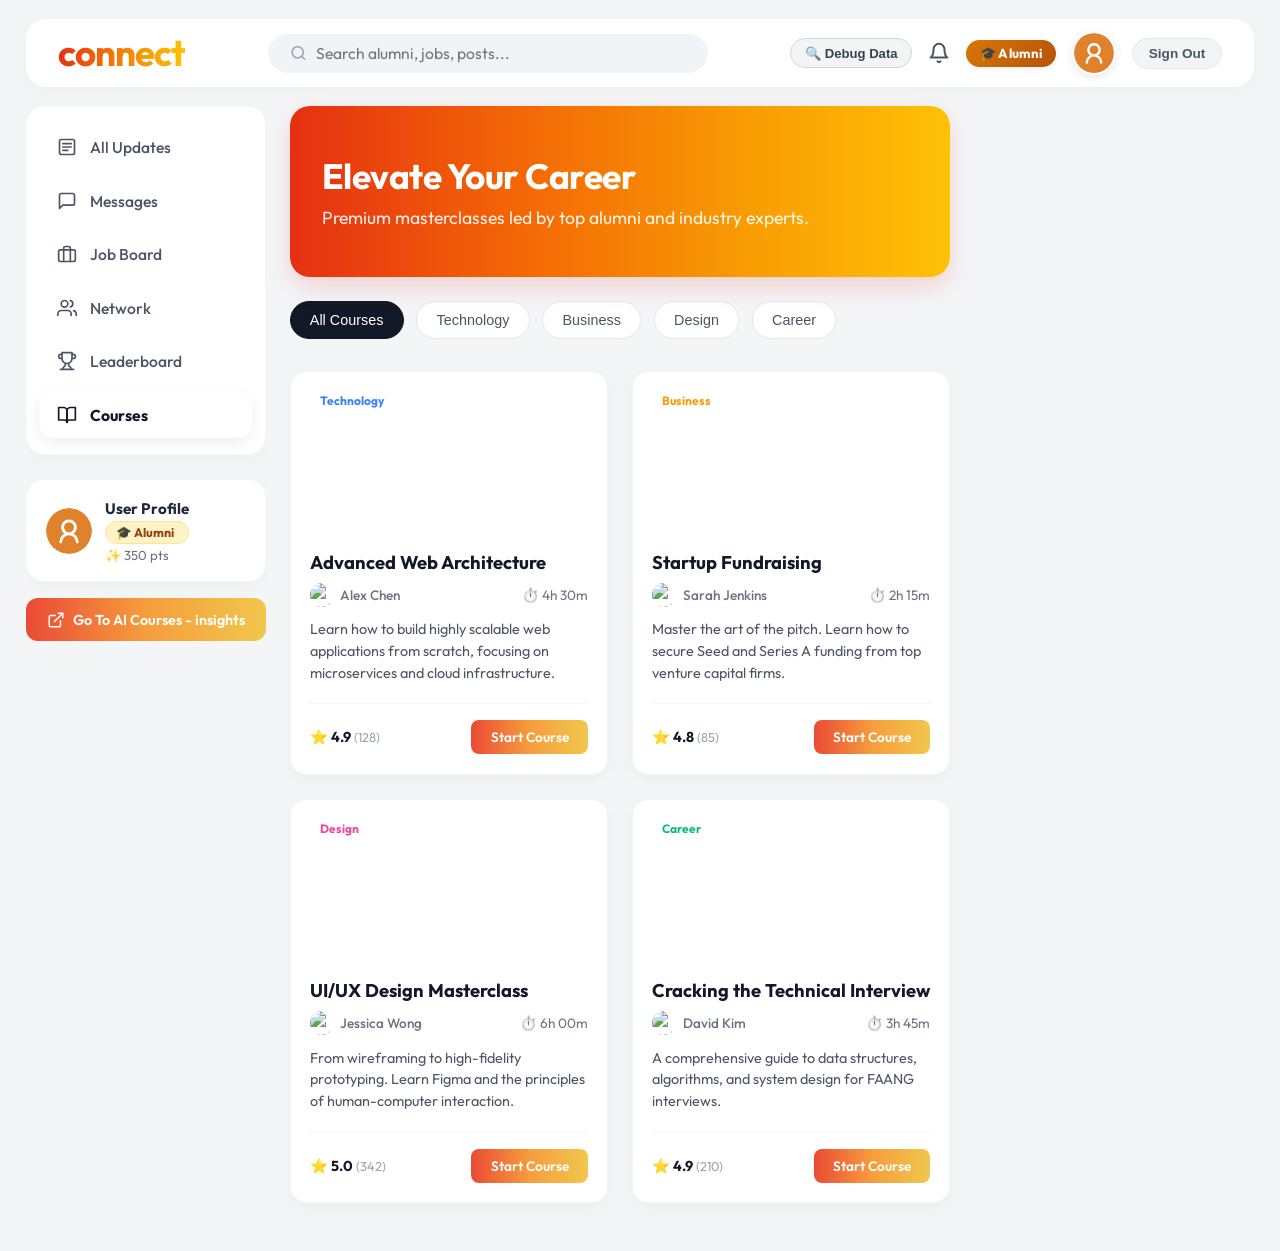
==== commit aca09b3b: "commit24" ====
--- a/courses.html
+++ b/courses.html
@@ -31,7 +31,7 @@
   <!-- Top Header Navigation Bar -->
   <header class="dashboard-header">
     <!-- Exact Logo Matching Image 2 -->
-    <a href="index.html" class="dashboard-logo" aria-label="Connect Home">
+    <a href="dashboard.html" class="dashboard-logo" aria-label="Connect Home">
       connect
     </a>
 
--- a/style.css
+++ b/style.css
@@ -187,8 +187,8 @@
   display: flex;
   align-items: center;
   justify-content: space-between;
-  width: 90%;
-  max-width: 1100px;
+  width: 96%;
+  max-width: 1600px;
   min-height: 80vh;
   padding: 2rem 0;
   gap: 3rem;
@@ -581,8 +581,8 @@
   background: #ffffff;
   border-radius: 20px;
   margin: 1.2rem auto;
-  width: 92%;
-  max-width: 1240px;
+  width: 96%;
+  max-width: 1600px;
   padding: 0.75rem 2rem;
   display: flex;
   align-items: center;
@@ -756,10 +756,23 @@
   display: grid;
   grid-template-columns: 240px 1fr 280px;
   gap: 1.5rem;
-  width: 92%;
-  max-width: 1240px;
+  width: 96%;
+  max-width: 1600px;
   margin: 0 auto 3rem auto;
   align-items: start;
+}
+
+.left-sidebar, .right-sidebar {
+  position: sticky;
+  top: 1.5rem;
+  max-height: calc(100vh - 3rem);
+  overflow-y: auto;
+}
+
+/* Hide scrollbar for sidebars for a cleaner look */
+.left-sidebar::-webkit-scrollbar, .right-sidebar::-webkit-scrollbar {
+  width: 0px;
+  background: transparent;
 }
 
 .sidebar-card, .feed-card {
@@ -835,6 +848,12 @@
 }
 
 .main-feed-column {
+  display: flex;
+  flex-direction: column;
+  gap: 1.5rem;
+}
+
+#feed-posts-wrapper {
   display: flex;
   flex-direction: column;
   gap: 1.5rem;
@@ -1299,6 +1318,8 @@
   color: #6b7280;
 }
 
+
+
 .empty-feed-card {
   background: #ffffff;
   border-radius: 18px;
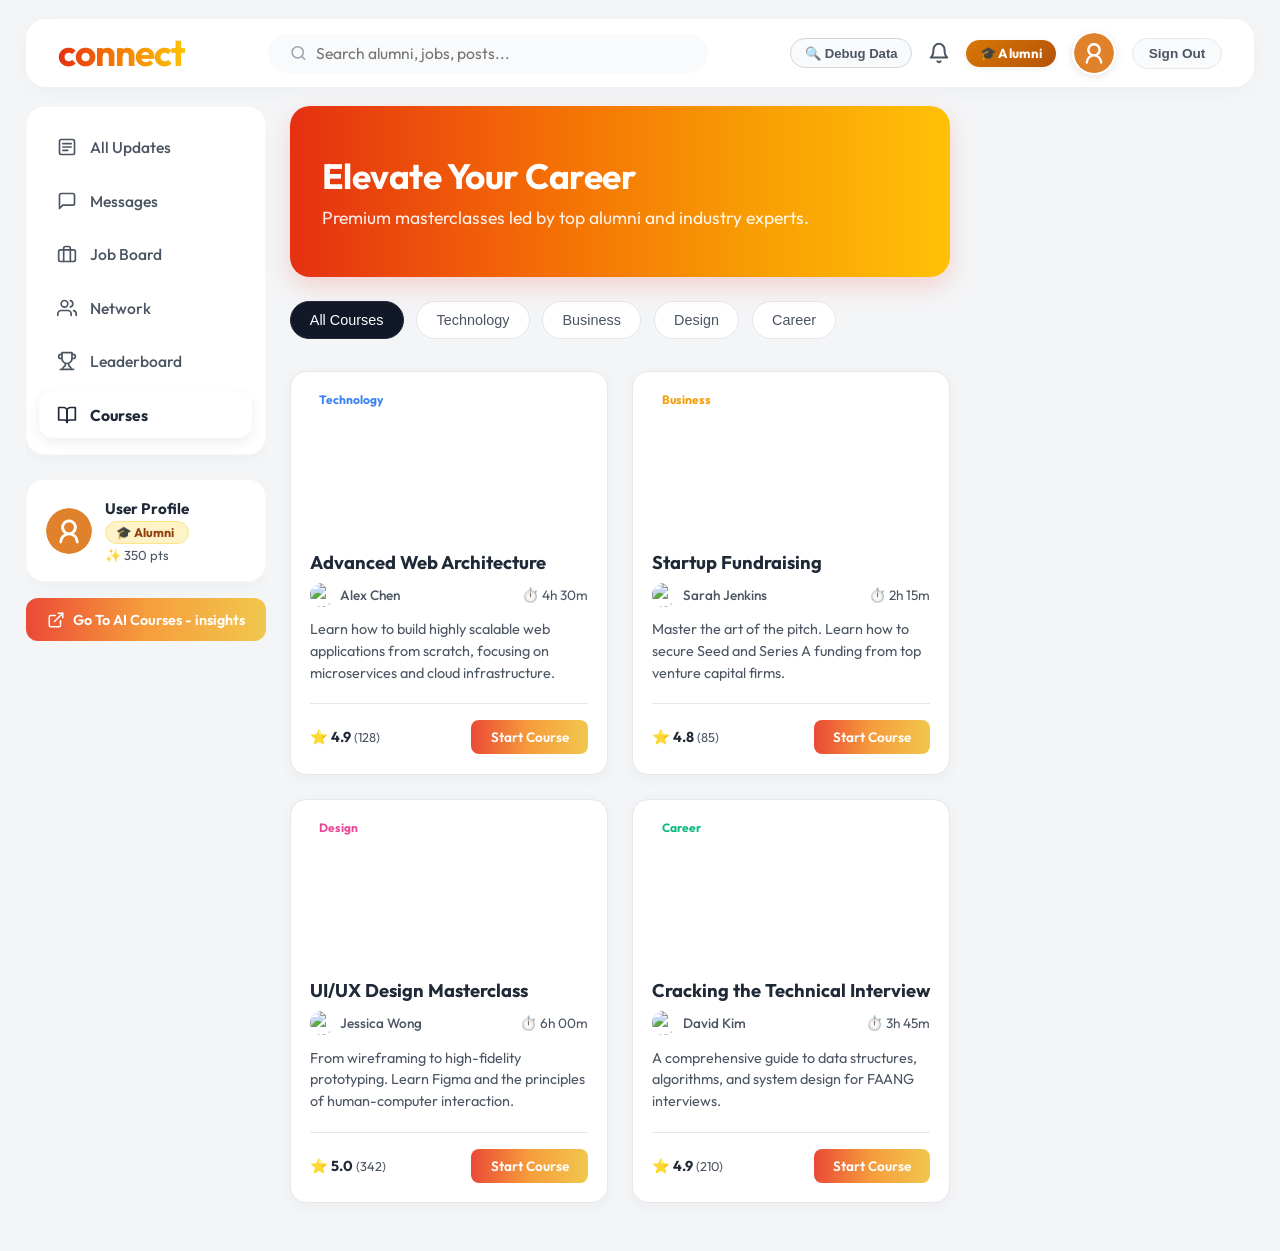
==== commit b8b5cf32: "commit25" ====
--- a/courses.html
+++ b/courses.html
@@ -11,6 +11,7 @@
   <link href="https://fonts.googleapis.com/css2?family=Outfit:wght@300;400;500;600;700&display=swap" rel="stylesheet">
   <link rel="stylesheet" href="style.css">
   <link rel="icon" type="image/png" href="favicon.png">
+  <script src="theme.js"></script>
 </head>
 <body class="dashboard-body">
 
@@ -1178,3 +1179,4 @@
   </script>
 </body>
 </html>
+
--- a/style.css
+++ b/style.css
@@ -10,6 +10,26 @@
   --btn-glow: 0 0 30px rgba(246, 120, 50, 0.45), 0 0 10px rgba(246, 120, 50, 0.2);
   --btn-glow-hover: 0 0 45px rgba(246, 120, 50, 0.7), 0 0 15px rgba(246, 120, 50, 0.4);
   --accent-gold: #ffb738;
+
+  /* App Variables (Light Mode Default) */
+  --app-bg: #f4f5f7;
+  --card-bg: #ffffff;
+  --text-app-main: #1f2937;
+  --text-app-muted: #4b5563;
+  --border-app: #e5e7eb;
+  --border-app-hover: #d1d5db;
+  --nav-hover-bg: #f8fafc;
+}
+
+/* App Dark Mode Override */
+.dark-theme {
+  --app-bg: #0b0d19;
+  --card-bg: #11162a;
+  --text-app-main: #ffffff;
+  --text-app-muted: #d1d5db;
+  --border-app: #1f2937;
+  --border-app-hover: #374151;
+  --nav-hover-bg: #1f2937;
 }
 
 * {
@@ -227,7 +247,7 @@
 }
 
 .role-card {
-  background: #ffffff;
+  background: var(--card-bg);
   border-radius: 28px;
   padding: 2.8rem 2.2rem;
   width: 100%;
@@ -239,7 +259,7 @@
 .card-title {
   font-size: 2.1rem;
   font-weight: 700;
-  color: #111827;
+  color: var(--text-app-main);
   text-align: center;
   margin-bottom: 1.8rem;
   letter-spacing: -0.3px;
@@ -258,7 +278,7 @@
 .form-label {
   font-size: 0.95rem;
   font-weight: 600;
-  color: #374151;
+  color: var(--text-app-muted);
   display: block;
 }
 
@@ -271,13 +291,13 @@
   appearance: none;
   display: block;
   width: 100%;
-  background: #ffffff;
-  border: 1.5px solid #d1d5db;
+  background: var(--card-bg);
+  border: 1.5px solid var(--border-app-hover);
   border-radius: 12px;
   padding: 0.85rem 1.1rem;
   font-family: 'Outfit', -apple-system, sans-serif;
   font-size: 1.05rem;
-  color: #111827;
+  color: var(--text-app-main);
   outline: none;
   box-shadow: none;
   transition: border-color 0.2s ease, box-shadow 0.2s ease;
@@ -332,7 +352,7 @@
   display: flex;
   align-items: center;
   justify-content: space-between;
-  background: #ffffff;
+  background: var(--card-bg);
   border: 2px solid #e2e8f0;
   border-radius: 18px;
   padding: 1rem 1.3rem;
@@ -375,7 +395,7 @@
 .role-label {
   font-size: 1.15rem;
   font-weight: 700;
-  color: #1f2937;
+  color: var(--text-app-main);
   flex-grow: 1;
   margin-left: 1.1rem;
   text-align: left;
@@ -419,7 +439,7 @@
 .login-card {
   position: relative;
   z-index: 2;
-  background: #ffffff;
+  background: var(--card-bg);
   border-radius: 24px;
   padding: 3rem 2.4rem;
   width: 100%;
@@ -445,7 +465,7 @@
 
 .register-prompt {
   font-size: 0.92rem;
-  color: #4b5563;
+  color: var(--text-app-muted);
   text-align: center;
   margin-top: 0.4rem;
 }
@@ -485,9 +505,9 @@
    ====================================================== */
 
 body.dashboard-body {
-  background-color: #f4f5f7 !important;
+  background-color: var(--app-bg) !important;
   background-image: none !important;
-  color: #1f2937 !important;
+  color: var(--text-app-main) !important;
   display: block !important;
   min-height: 100vh;
   overflow-y: auto !important;
@@ -517,7 +537,7 @@
   align-items: center;
   margin-bottom: 0.8rem;
   padding-bottom: 0.4rem;
-  border-bottom: 1px solid #374151;
+  border-bottom: 1px solid var(--border-app-hover);
 }
 
 .diagnostic-header h4 {
@@ -528,7 +548,7 @@
 .close-diag-btn {
   background: none;
   border: none;
-  color: #9ca3af;
+  color: var(--text-app-muted);
   font-size: 1.5rem;
   cursor: pointer;
 }
@@ -540,8 +560,7 @@
   font-size: 0.88rem;
 }
 
-.diagnostic-body pre {
-  background: #1f2937;
+.diagnostic-body pre { background: #1f2937;
   padding: 0.6rem;
   border-radius: 6px;
   max-height: 150px;
@@ -560,13 +579,13 @@
 }
 
 .diag-toggle-btn {
-  background: #f3f4f6;
-  border: 1px solid #d1d5db;
+  background: var(--nav-hover-bg);
+  border: 1px solid var(--border-app-hover);
   padding: 0.4rem 0.85rem;
   border-radius: 999px;
   font-weight: 600;
   font-size: 0.82rem;
-  color: #374151;
+  color: var(--text-app-muted);
   cursor: pointer;
   transition: background 0.2s ease;
 }
@@ -578,7 +597,7 @@
 
 /* Dashboard Header Navigation Bar */
 .dashboard-header {
-  background: #ffffff;
+  background: var(--card-bg);
   border-radius: 20px;
   margin: 1.2rem auto;
   width: 96%;
@@ -607,7 +626,7 @@
 }
 
 .search-bar-wrapper {
-  background: #f1f3f6;
+  background: var(--nav-hover-bg);
   border-radius: 999px;
   padding: 0.6rem 1.4rem;
   flex-grow: 1;
@@ -630,7 +649,7 @@
   font-family: inherit;
   font-size: 0.98rem;
   width: 100%;
-  color: #374151;
+  color: var(--text-app-muted);
 }
 
 .header-right-user {
@@ -645,20 +664,20 @@
   height: 44px;
   border-radius: 50%;
   object-fit: cover;
-  border: 2px solid #ffffff;
+  border: 2px solid var(--card-bg);
   box-shadow: 0 2px 8px rgba(0, 0, 0, 0.1);
   display: block;
   flex-shrink: 0;
 }
 
 .signout-btn {
-  background: #f3f4f6;
-  border: 1px solid #e5e7eb;
+  background: var(--nav-hover-bg);
+  border: 1px solid var(--border-app);
   padding: 0.45rem 1rem;
   border-radius: 999px;
   font-weight: 600;
   font-size: 0.85rem;
-  color: #4b5563;
+  color: var(--text-app-muted);
   cursor: pointer;
   transition: all 0.2s ease;
 }
@@ -742,12 +761,12 @@
   gap: 0.6rem;
   margin-bottom: 0.8rem;
   padding-bottom: 0.6rem;
-  border-bottom: 1px solid #f3f4f6;
+  border-bottom: 1px solid var(--border-app);
 }
 
 .posting-as-label {
   font-size: 0.88rem;
-  color: #6b7280;
+  color: var(--text-app-muted);
   font-weight: 500;
 }
 
@@ -776,7 +795,7 @@
 }
 
 .sidebar-card, .feed-card {
-  background: #ffffff;
+  background: var(--card-bg);
   border-radius: 18px;
   box-shadow: 0 4px 18px rgba(0, 0, 0, 0.03);
   border: 1px solid rgba(0, 0, 0, 0.03);
@@ -795,7 +814,7 @@
   gap: 0.8rem;
   padding: 0.85rem 1.1rem;
   border-radius: 14px;
-  color: #4b5563;
+  color: var(--text-app-muted);
   text-decoration: none;
   font-weight: 500;
   font-size: 0.98rem;
@@ -803,14 +822,14 @@
 }
 
 .nav-item:hover {
-  background: #f8fafc;
-  color: #111827;
+  background: var(--nav-hover-bg);
+  color: var(--text-app-main);
 }
 
 .nav-item.active {
-  background: #ffffff;
+  background: var(--card-bg);
   box-shadow: 0 4px 14px rgba(0, 0, 0, 0.07);
-  color: #111827;
+  color: var(--text-app-main);
   font-weight: 700;
 }
 
@@ -838,12 +857,12 @@
 .widget-name {
   font-size: 0.95rem;
   font-weight: 700;
-  color: #1f2937;
+  color: var(--text-app-main);
 }
 
 .widget-points {
   font-size: 0.82rem;
-  color: #6b7280;
+  color: var(--text-app-muted);
   margin-top: 0.1rem;
 }
 
@@ -869,7 +888,7 @@
   outline: none;
   font-family: inherit;
   font-size: 1.05rem;
-  color: #1f2937;
+  color: var(--text-app-main);
   resize: none;
   background: transparent;
 }
@@ -882,7 +901,7 @@
   border-radius: 14px;
   overflow: hidden;
   display: inline-block;
-  border: 1px solid #e5e7eb;
+  border: 1px solid var(--border-app);
 }
 
 .image-preview-box img {
@@ -920,7 +939,7 @@
   justify-content: space-between;
   align-items: center;
   margin-top: 0.8rem;
-  border-top: 1px solid #f3f4f6;
+  border-top: 1px solid var(--border-app);
   padding-top: 0.8rem;
 }
 
@@ -942,7 +961,7 @@
 }
 
 .media-btn:hover {
-  background: #f3f4f6;
+  background: var(--nav-hover-bg);
 }
 
 .btn-publish {
@@ -996,13 +1015,13 @@
 
 .author-name {
   font-weight: 700;
-  color: #111827;
+  color: var(--text-app-main);
   font-size: 1.05rem;
 }
 
 .post-time {
   font-size: 0.85rem;
-  color: #9ca3af;
+  color: var(--text-app-muted);
   display: block;
   margin-top: 0.15rem;
 }
@@ -1010,7 +1029,7 @@
 .more-options-btn {
   background: none;
   border: none;
-  color: #9ca3af;
+  color: var(--text-app-muted);
   font-size: 1.2rem;
   cursor: pointer;
   padding: 0.2rem;
@@ -1018,7 +1037,7 @@
 
 .post-text {
   font-size: 1.05rem;
-  color: #374151;
+  color: var(--text-app-muted);
   line-height: 1.5;
   margin-bottom: 1.1rem;
 }
@@ -1041,7 +1060,7 @@
   display: flex;
   align-items: center;
   gap: 2rem;
-  border-top: 1px solid #f3f4f6;
+  border-top: 1px solid var(--border-app);
   padding-top: 1rem;
 }
 
@@ -1051,7 +1070,7 @@
   gap: 0.45rem;
   background: none;
   border: none;
-  color: #6b7280;
+  color: var(--text-app-muted);
   font-size: 0.95rem;
   font-weight: 600;
   font-family: inherit;
@@ -1060,7 +1079,7 @@
 }
 
 .footer-action-btn:hover {
-  color: #111827;
+  color: var(--text-app-main);
 }
 
 .footer-action-btn.liked {
@@ -1074,7 +1093,7 @@
 .leaderboard-title {
   font-size: 1.25rem;
   font-weight: 700;
-  color: #111827;
+  color: var(--text-app-main);
   margin-bottom: 1.3rem;
 }
 
@@ -1094,7 +1113,7 @@
 .rank-num {
   font-size: 1.1rem;
   font-weight: 700;
-  color: #1f2937;
+  color: var(--text-app-main);
   width: 16px;
   text-align: center;
 }
@@ -1115,37 +1134,37 @@
 .rank-name {
   font-size: 0.95rem;
   font-weight: 700;
-  color: #1f2937;
+  color: var(--text-app-main);
 }
 
 .rank-points {
   font-size: 0.82rem;
-  color: #6b7280;
+  color: var(--text-app-muted);
 }
 
 .empty-feed-card {
-  background: #ffffff;
+  background: var(--card-bg);
   border-radius: 18px;
   padding: 3.5rem 2rem;
   text-align: center;
-  color: #6b7280;
+  color: var(--text-app-muted);
   box-shadow: 0 4px 18px rgba(0, 0, 0, 0.03);
 }
 
 .empty-feed-card p {
   font-size: 1.15rem;
   font-weight: 600;
-  color: #374151;
+  color: var(--text-app-muted);
   margin-bottom: 0.4rem;
 }
 
 .empty-feed-card span {
   font-size: 0.95rem;
-  color: #9ca3af;
+  color: var(--text-app-muted);
 }
 
 .loading-state-box, .loading-state-txt {
-  color: #9ca3af;
+  color: var(--text-app-muted);
   font-size: 0.95rem;
   text-align: center;
   padding: 1.5rem;
@@ -1246,7 +1265,7 @@
   }
   background: none;
   border: none;
-  color: #6b7280;
+  color: var(--text-app-muted);
   font-size: 0.95rem;
   font-weight: 600;
   font-family: inherit;
@@ -1255,7 +1274,7 @@
 }
 
 .footer-action-btn:hover {
-  color: #111827;
+  color: var(--text-app-main);
 }
 
 .footer-action-btn.liked {
@@ -1269,7 +1288,7 @@
 .leaderboard-title {
   font-size: 1.25rem;
   font-weight: 700;
-  color: #111827;
+  color: var(--text-app-main);
   margin-bottom: 1.3rem;
 }
 
@@ -1289,7 +1308,7 @@
 .rank-num {
   font-size: 1.1rem;
   font-weight: 700;
-  color: #1f2937;
+  color: var(--text-app-main);
   width: 16px;
   text-align: center;
 }
@@ -1310,39 +1329,39 @@
 .rank-name {
   font-size: 0.95rem;
   font-weight: 700;
-  color: #1f2937;
+  color: var(--text-app-main);
 }
 
 .rank-points {
   font-size: 0.82rem;
-  color: #6b7280;
+  color: var(--text-app-muted);
 }
 
 
 
 .empty-feed-card {
-  background: #ffffff;
+  background: var(--card-bg);
   border-radius: 18px;
   padding: 3.5rem 2rem;
   text-align: center;
-  color: #6b7280;
+  color: var(--text-app-muted);
   box-shadow: 0 4px 18px rgba(0, 0, 0, 0.03);
 }
 
 .empty-feed-card p {
   font-size: 1.15rem;
   font-weight: 600;
-  color: #374151;
+  color: var(--text-app-muted);
   margin-bottom: 0.4rem;
 }
 
 .empty-feed-card span {
   font-size: 0.95rem;
-  color: #9ca3af;
+  color: var(--text-app-muted);
 }
 
 .loading-state-box, .loading-state-txt {
-  color: #9ca3af;
+  color: var(--text-app-muted);
   font-size: 0.95rem;
   text-align: center;
   padding: 1.5rem;
@@ -1503,12 +1522,12 @@
 
 .course-filter-btn {
   background: white;
-  border: 1px solid #e5e7eb;
+  border: 1px solid var(--border-app);
   padding: 0.6rem 1.2rem;
   border-radius: 20px;
   font-size: 0.9rem;
   font-weight: 500;
-  color: #4b5563;
+  color: var(--text-app-muted);
   cursor: pointer;
   white-space: nowrap;
   transition: all 0.2s ease;
@@ -1516,13 +1535,13 @@
 
 .course-filter-btn:hover {
   background: #f9fafb;
-  border-color: #d1d5db;
+  border-color: var(--border-app-hover);
 }
 
 .course-filter-btn.active {
   background: #111827;
   color: white;
-  border-color: #111827;
+  border-color: var(--text-app-main);
 }
 
 .courses-grid {
@@ -1537,7 +1556,7 @@
   overflow: hidden;
   box-shadow: 0 4px 15px rgba(0, 0, 0, 0.04);
   transition: transform 0.2s ease, box-shadow 0.2s ease;
-  border: 1px solid #f3f4f6;
+  border: 1px solid var(--border-app);
   display: flex;
   flex-direction: column;
 }
@@ -1581,7 +1600,7 @@
 .course-title {
   font-size: 1.15rem;
   font-weight: 700;
-  color: #111827;
+  color: var(--text-app-main);
   margin-bottom: 0.5rem;
   line-height: 1.3;
 }
@@ -1592,7 +1611,7 @@
   align-items: center;
   margin-bottom: 0.8rem;
   font-size: 0.85rem;
-  color: #6b7280;
+  color: var(--text-app-muted);
 }
 
 .course-instructor {
@@ -1611,7 +1630,7 @@
 
 .course-desc {
   font-size: 0.9rem;
-  color: #4b5563;
+  color: var(--text-app-muted);
   line-height: 1.5;
   margin-bottom: 1.2rem;
   flex: 1;
@@ -1622,18 +1641,18 @@
   justify-content: space-between;
   align-items: center;
   padding-top: 1rem;
-  border-top: 1px solid #f3f4f6;
+  border-top: 1px solid var(--border-app);
 }
 
 .course-rating {
   font-weight: 700;
-  color: #111827;
+  color: var(--text-app-main);
   font-size: 0.9rem;
 }
 
 .rating-count {
   font-weight: 400;
-  color: #9ca3af;
+  color: var(--text-app-muted);
   font-size: 0.8rem;
 }
 
@@ -1653,3 +1672,8 @@
 .btn-start-course:hover {
   opacity: 0.9;
 }
+
+
+
+
+
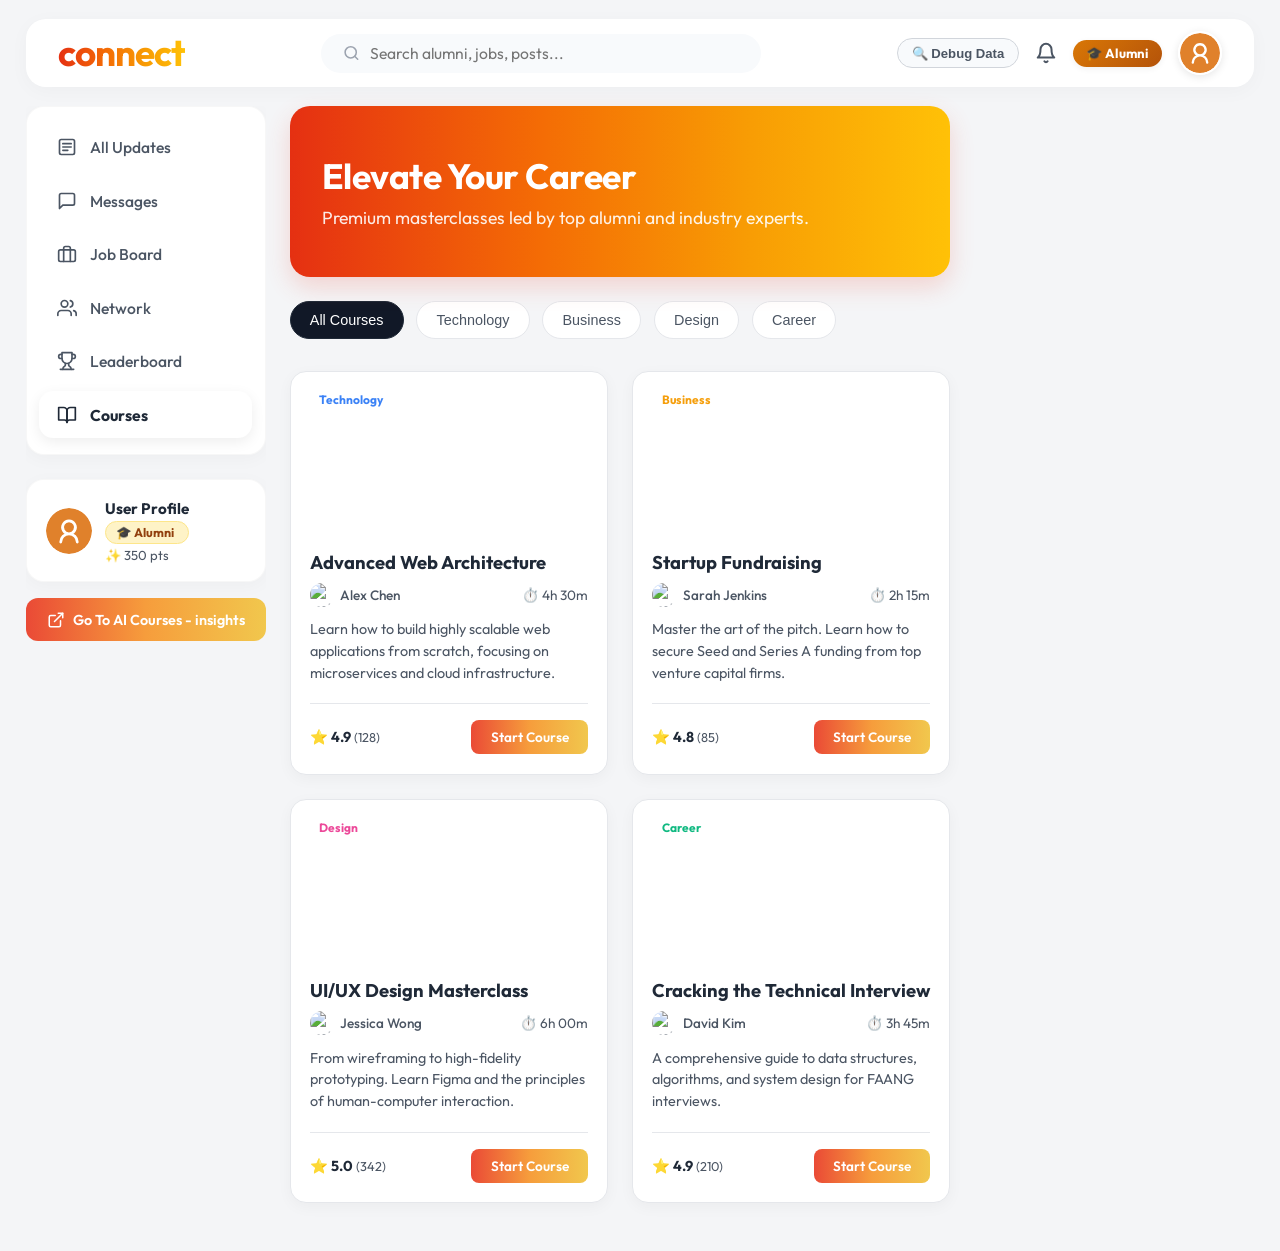
==== commit 3ea3432b: "commit25" ====
--- a/courses.html
+++ b/courses.html
@@ -63,7 +63,7 @@
       <a href="profile.html" title="View Profile">
         <img id="header-user-avatar" src="data:image/svg+xml;utf8,<svg xmlns='http://www.w3.org/2000/svg' width='100' height='100' viewBox='0 0 100 100'><circle cx='50' cy='50' r='50' fill='%23e0812b'/><path d='M50 28 a 14 14 0 1 0 0.001 0 M32 74 a 18 18 0 0 1 36 0' stroke='%23ffffff' stroke-width='6' fill='none' stroke-linecap='round'/></svg>" alt="Profile Photo" class="header-profile-photo" style="cursor: pointer;" />
       </a>
-      <button id="signout-btn" class="signout-btn" title="Sign Out">Sign Out</button>
+      
     </div>
   </header>
 
@@ -497,7 +497,7 @@
       const headerRoleBadge = document.getElementById('header-user-role-badge');
       const createPostRoleBadge = document.getElementById('create-post-role-badge');
       const postInput = document.getElementById('post-input');
-      const signoutBtn = document.getElementById('signout-btn');
+      
       const postsWrapper = document.getElementById('feed-posts-wrapper');
       const leaderboardContainer = document.getElementById('leaderboard-list-container');
       const publishBtn = document.getElementById('publish-post-btn');
@@ -679,11 +679,7 @@
         if (typeof initLiveLeaderboard === 'function') initLiveLeaderboard();
       });
 
-      // Sign Out Action
-      signoutBtn.addEventListener('click', async () => {
-        await signOut(auth);
-        window.location.href = 'login.html';
-      });
+      
 
       // 2. Publish New Post to Firestore
       if (publishBtn) publishBtn.addEventListener('click', async () => {
